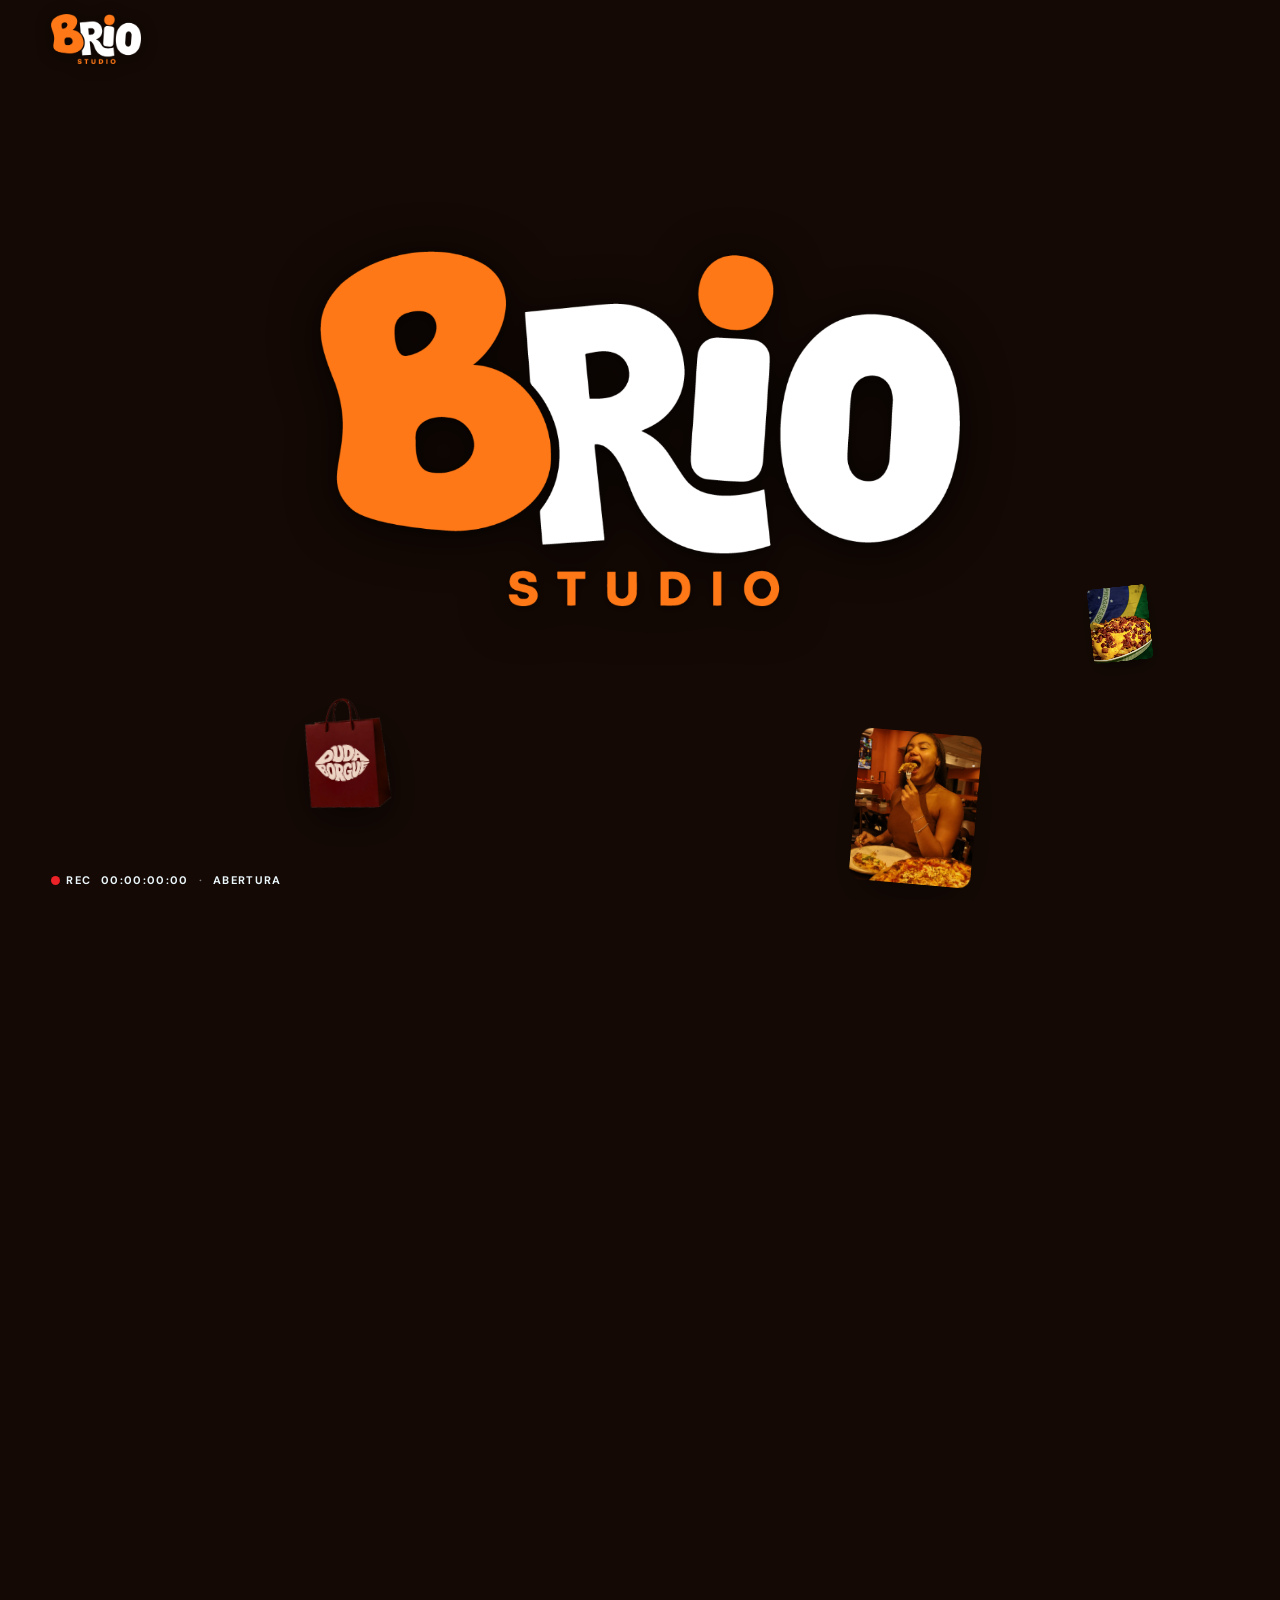
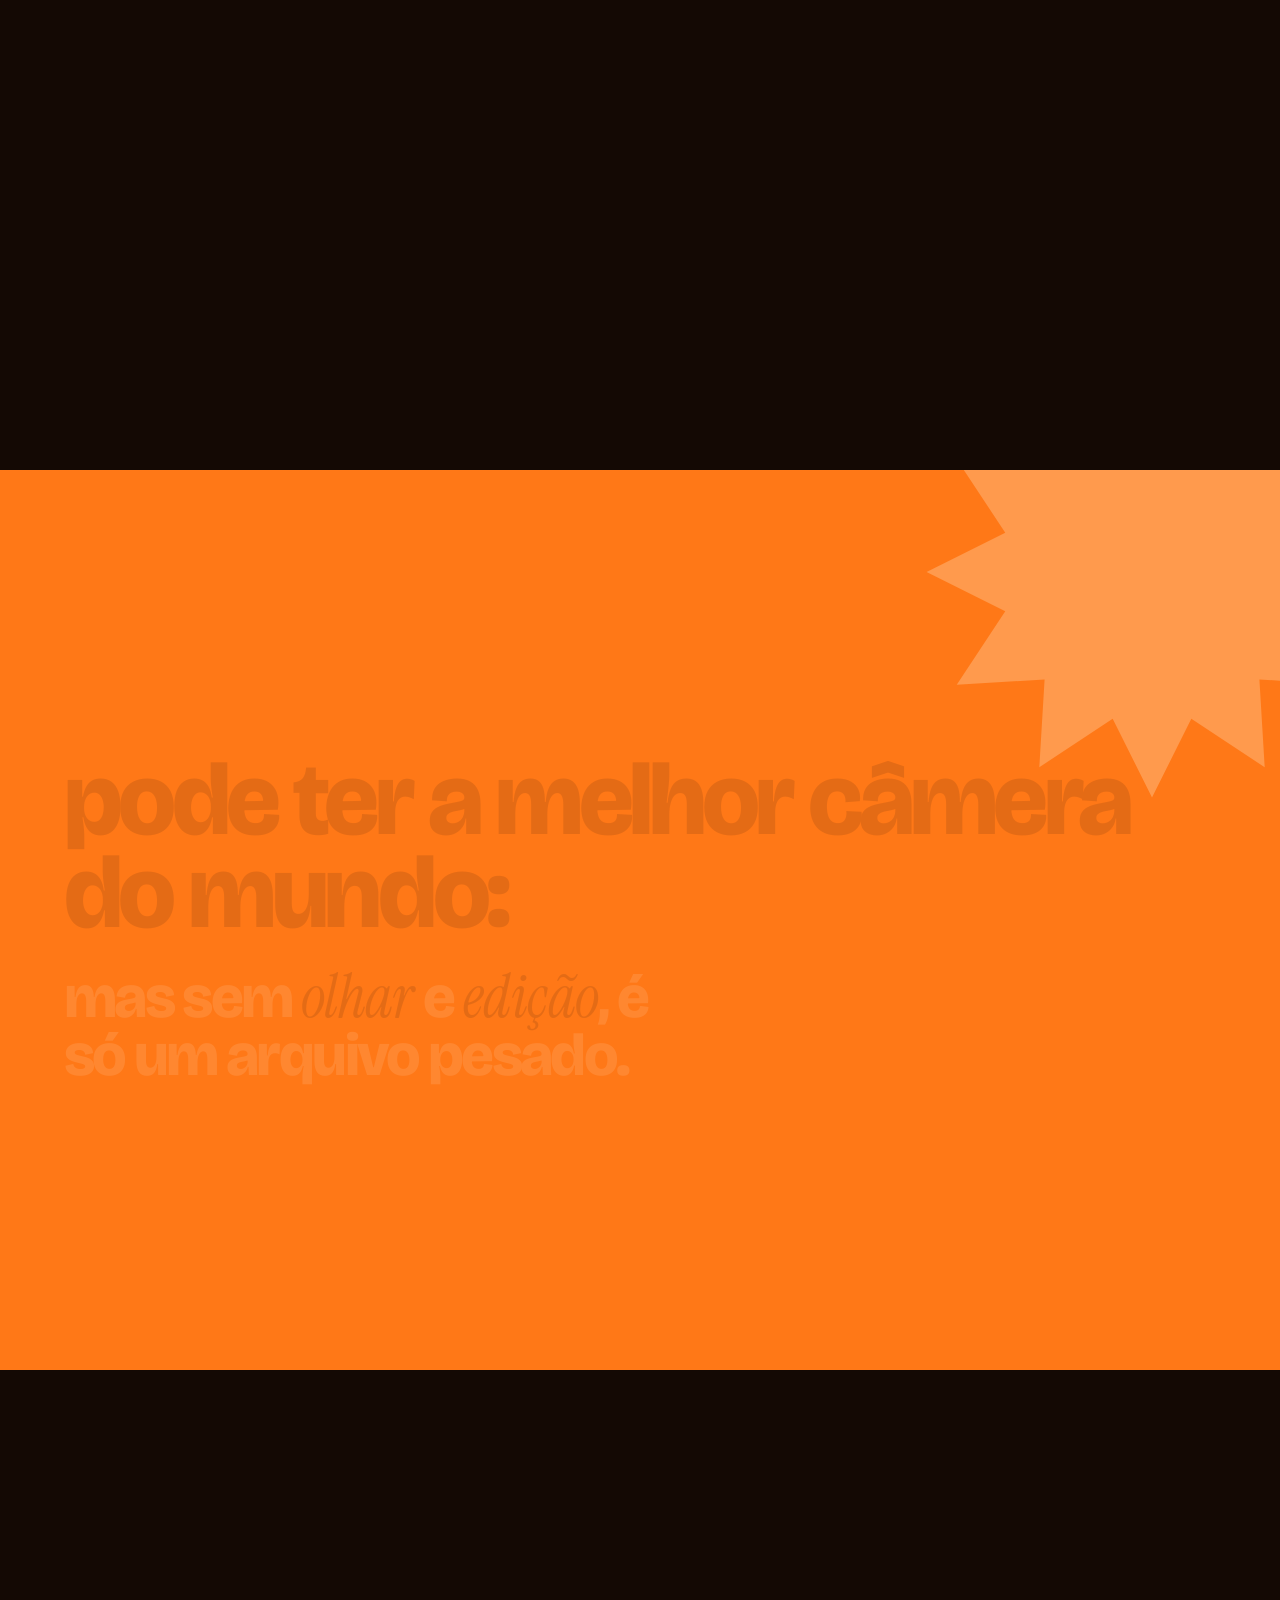
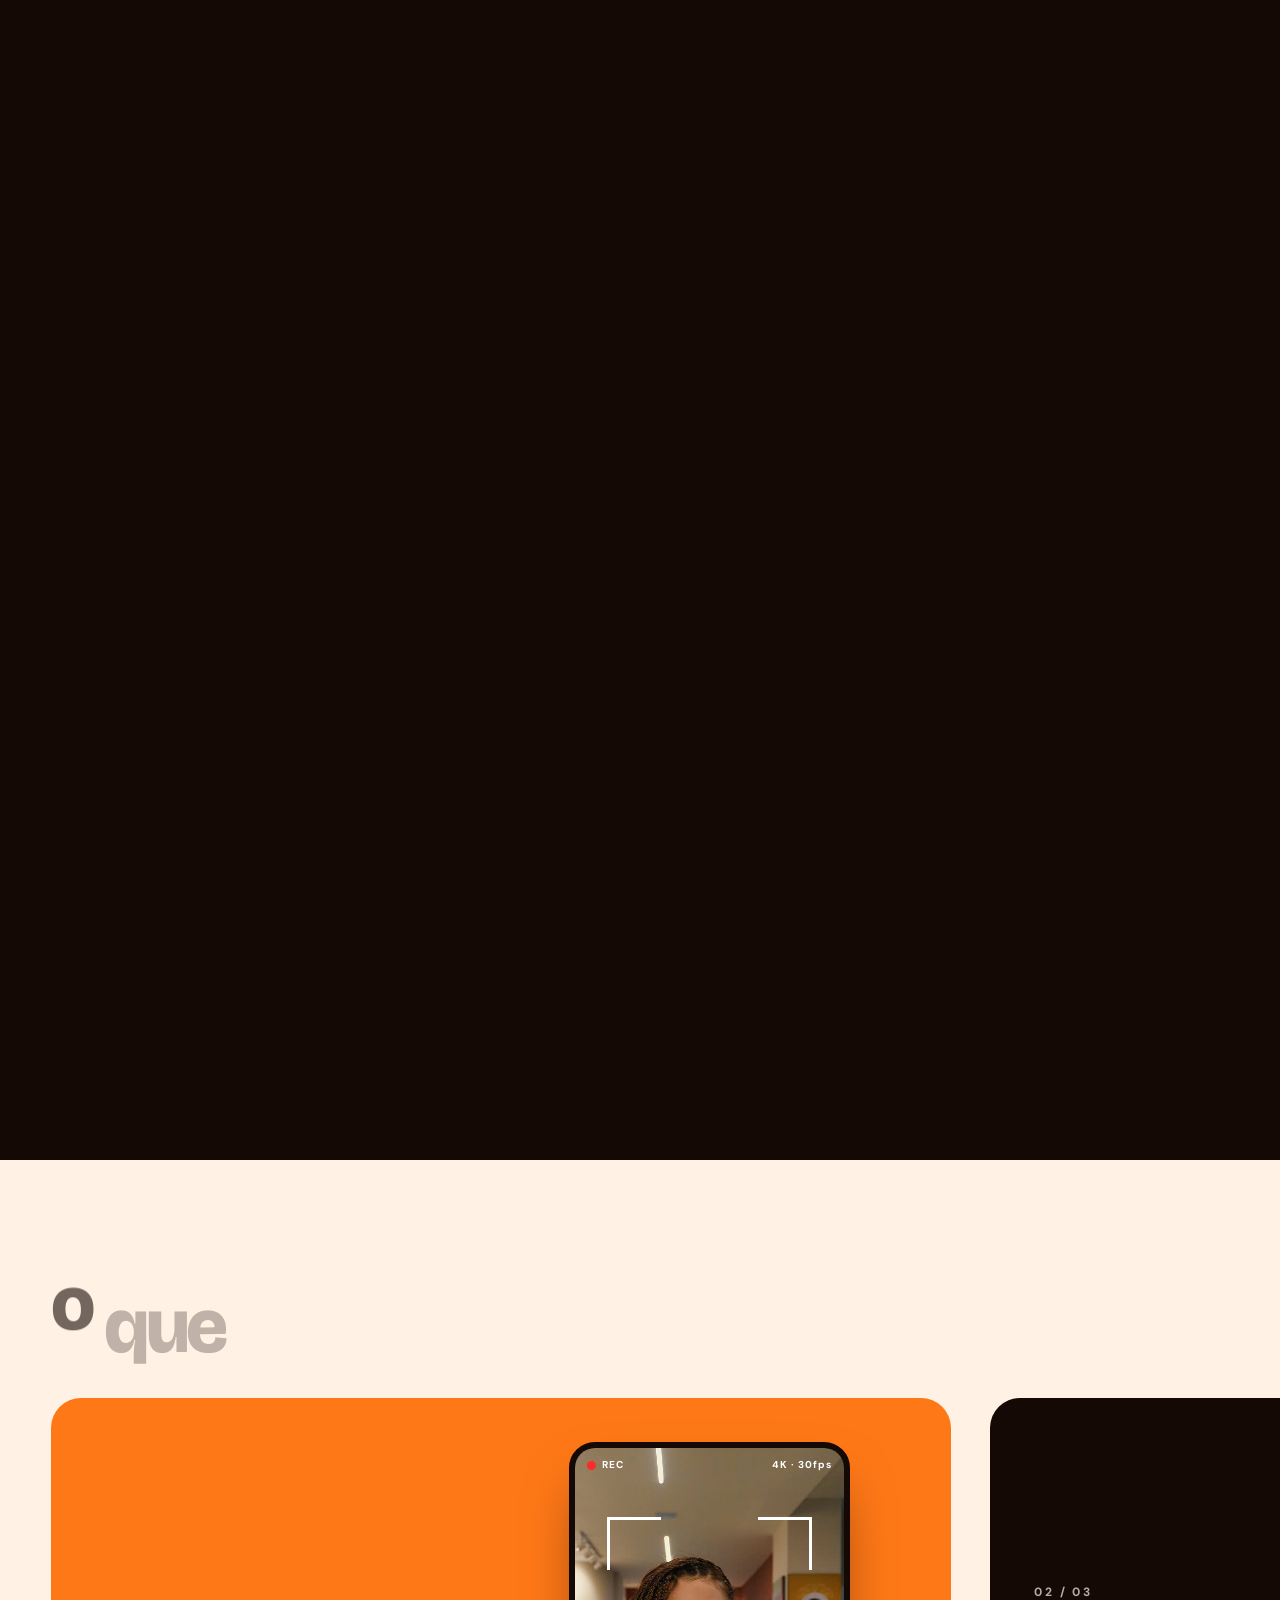
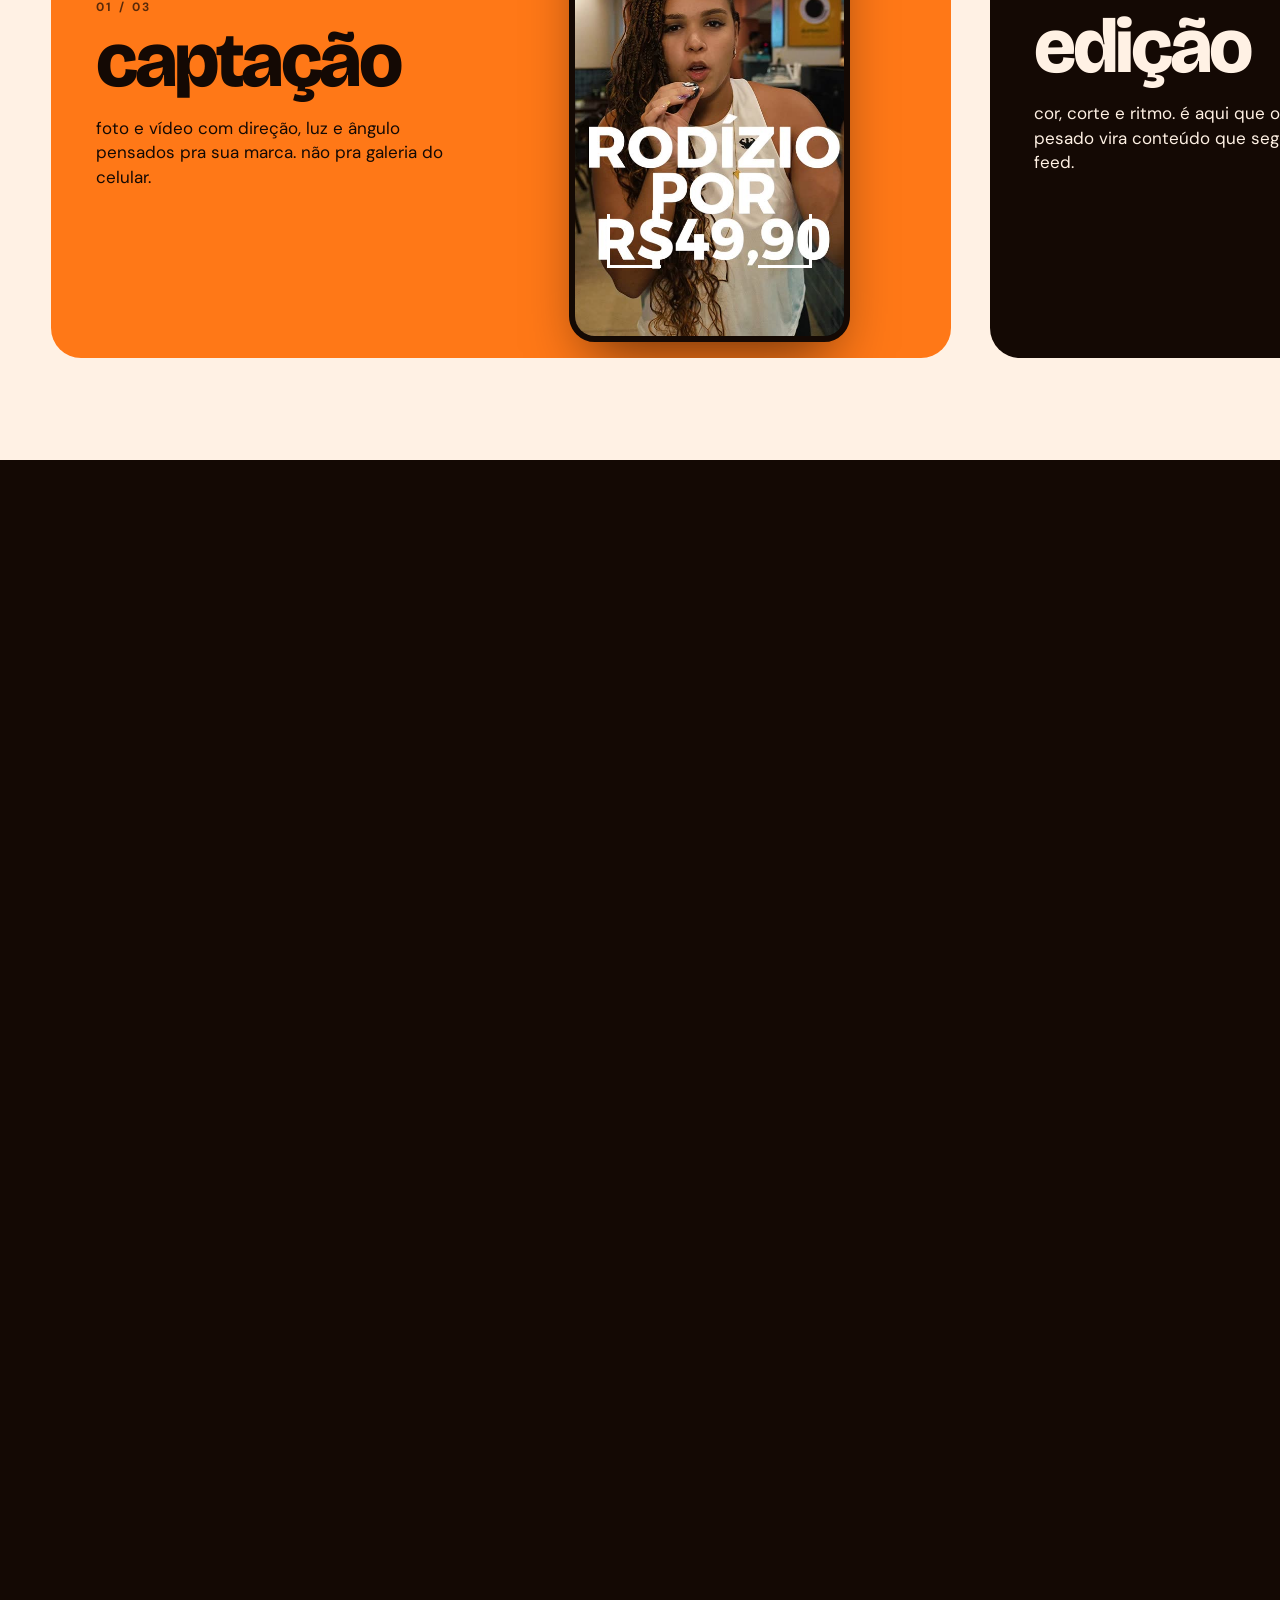
==== tudo-junto.html @ 27ea2680 "primeira versão do site da Brio" ====
<!doctype html>
<html lang="pt-BR" class="no-js">
<head>
<meta charset="utf-8">
<meta name="viewport" content="width=device-width, initial-scale=1">
<title>Brio Studio · versão com os cases na mesma página</title>
<meta name="description" content="Brio é a força que impulsiona marcas a se destacarem. Fotografia, vídeo, design e social media no Rio de Janeiro.">
<meta name="theme-color" content="#140904">
<meta property="og:title" content="Brio Studio · versão com os cases na mesma página">
<meta property="og:description" content="Brio é a força que impulsiona marcas a se destacarem. Fotografia, vídeo, design e social media no Rio de Janeiro.">
<meta property="og:image" content="assets/img/globar-picanha-logo.webp">
<link rel="icon" href="assets/brand/brio-logo-claro.webp">
<link rel="preconnect" href="https://fonts.googleapis.com">
<link rel="preconnect" href="https://fonts.gstatic.com" crossorigin>
<link href="https://fonts.googleapis.com/css2?family=Bricolage+Grotesque:opsz,wght@12..96,500;12..96,700;12..96,800&family=Instrument+Serif:ital@0;1&family=DM+Sans:wght@400;500;700&family=Bagel+Fat+One&family=Shantell+Sans:wght@500;700&display=swap" rel="stylesheet">
<link rel="stylesheet" href="css/style.css">
<script>
  // conteúdo animado começa escondido só com JS; se nada rodar em 4s, mostra tudo parado
  document.documentElement.classList.replace('no-js', 'js');
  if (sessionStorage.getItem('brio-curtain')) document.documentElement.classList.add('via-curtain');
  setTimeout(() => { if (!document.documentElement.classList.contains('motion')) document.documentElement.classList.add('still'); }, 4000);
</script>
</head>
<body data-page="tudo">
<div class="curtain" data-curtain aria-hidden="true"><span data-curtain-name></span></div>
<div class="loader" data-loader aria-hidden="true">
  <i class="lb tl"></i><i class="lb tr"></i><i class="lb bl"></i><i class="lb br"></i>
  <div class="ld-rec"><b></b> REC</div>
  <div class="ld-tc" data-tc>00:00:00:00</div>
  <div class="ld-pct"><span data-pct>0</span>%</div>
  <div class="ld-foot">brio studio · rj</div>
</div>
<div class="progress" data-progress></div>
<a class="brand-chip" href="index.html" data-nav data-color="#140904" data-name="brio" aria-label="Brio Studio, página inicial"><img src="assets/brand/brio-logo-claro.webp" alt="" width="94" height="52"></a>

<div class="hud" aria-hidden="true"><span class="hud-rec"><b></b>REC</span><span data-hud-tc>00:00:00:00</span><span class="hud-sep">·</span><span data-hud-label>abertura</span></div>
<div class="cursor" data-cursor aria-hidden="true"><span data-cursor-text></span></div>
<img class="case-preview" data-preview alt="" aria-hidden="true">

<main id="top">

<section class="scene" id="opening" data-label="abertura" style="--len:230">
  <div class="stage">
    <div class="op-hero" data-hero>
      <picture>
        <source media="(min-width: 761px)" srcset="assets/img/globar-picanha-garfo.webp">
        <img src="assets/img/globar-picanha.webp" alt="Picanha na chapa com linguiça, foto da Brio para o Globar" fetchpriority="high">
      </picture>
    </div>
    <div class="op-cards">
      <figure class="op-card" data-card data-depth="1.2" style="--x:9%;--y:16%;--w:15vw;--r:-8deg"><img src="assets/img/globar-isca.webp" alt=""></figure>
      <figure class="op-card" data-card data-depth=".7" style="--x:75%;--y:9%;--w:13vw;--r:7deg"><img src="assets/img/mostarda-parma.webp" alt=""></figure>
      <figure class="op-card" data-card data-depth="1" style="--x:4%;--y:60%;--w:14vw;--r:6deg"><img src="assets/img/globar-pasteis.webp" alt=""></figure>
      <figure class="op-card" data-card data-depth="1.4" style="--x:80%;--y:56%;--w:15vw;--r:-6deg"><img src="assets/img/globar-fritas.webp" alt=""></figure>
      <figure class="op-card op-card-cut" data-card data-depth=".5" style="--x:22%;--y:74%;--w:10vw;--r:-6deg"><img src="assets/img/duda-sacola.webp" alt=""></figure>
      <figure class="op-card" data-card data-depth=".9" style="--x:66%;--y:80%;--w:11vw;--r:5deg"><img src="assets/img/mostarda-cliente.webp" alt=""></figure>
    </div>
    <div class="op-head" data-in>captação · edição · estratégia · rio de janeiro</div>
    <h1 class="op-logo" data-op-logo><img src="assets/brand/brio-logo-claro.webp" alt="Brio Studio" width="944" height="524"></h1>
    <p class="op-slogan" data-in data-op-slogan>a força que impulsiona marcas a <em>se destacarem</em></p>
    <div class="op-hint" data-in>role <i></i></div>
    <p class="op-caption" data-op-caption>esse post foi feito pela brio. <br>esse site também.</p>
  </div>
</section>

<section class="scene" id="manifesto" data-label="manifesto" style="--len:250">
  <div class="stage">
    <svg class="mf-star" data-mf-star viewBox="-100 -100 200 200" aria-hidden="true"><polygon data-star/></svg>
    <div class="mf-text">
      <p class="mf-a display" data-mf-a>pode ter a melhor câmera do mundo:</p>
      <p class="mf-b display" data-mf-b>mas sem <em>olhar</em> e <em>edição</em>, é só um <span class="mf-heavy">arquivo pesado.</span></p>
    </div>
    <div class="mf-file" data-mf-file aria-hidden="true"><span>IMG_0482.CR3</span><b data-mf-size>0 MB</b></div>
  </div>
</section>

<section class="scene" id="edicao" data-label="edição ao vivo" style="--len:360">
  <div class="stage">
    <div class="ed-wrap">
      <div class="ed-copy">
        <p class="kicker" data-in>edição ao vivo</p>
        <h2 class="display ed-title" data-ed-title>role pra <em>editar</em>.</h2>
        <div class="ed-panel" data-ed-panel>
          <div class="ed-panel-head"><span>ajustes</span><span class="ed-mode" data-roll="mode"><i class="roll-item">raw</i><i class="roll-item">editado</i></span></div>
          <div class="sl" data-sl="exp" data-from="-1.20" data-to="0.35" data-fix="2"><span>exposição</span><b>-1.20</b><i class="tr"><i class="fill"></i><i class="knob"></i></i></div>
          <div class="sl" data-sl="con" data-from="-40" data-to="25" data-fix="0"><span>contraste</span><b>-40</b><i class="tr"><i class="fill"></i><i class="knob"></i></i></div>
          <div class="sl" data-sl="sat" data-from="-65" data-to="18" data-fix="0"><span>saturação</span><b>-65</b><i class="tr"><i class="fill"></i><i class="knob"></i></i></div>
          <div class="sl" data-sl="tmp" data-from="4300" data-to="5600" data-fix="0" data-unit="K"><span>temperatura</span><b>4300K</b><i class="tr"><i class="fill"></i><i class="knob"></i></i></div>
          <div class="sl" data-sl="rot" data-from="-5.0" data-to="0.0" data-fix="1" data-unit="°"><span>endireitar</span><b>-5.0°</b><i class="tr"><i class="fill"></i><i class="knob"></i></i></div>
          <div class="histo" data-histo aria-hidden="true"></div>
        </div>
      </div>
      <div class="ed-photo" data-ed-photo>
        <div class="ed-frame"><img src="assets/img/globar-fritas.webp" alt="Fritas com cheddar e bacon sobre a bandeira do Brasil, foto do Globar" data-ed-img><div class="ed-grid" data-ed-grid><i></i><i></i><i></i><i></i></div></div>
        <span class="ed-stamp" data-ed-stamp>editado ✓</span>
        <p class="ed-q" data-ed-q>desliza e me diz: <em>é o mesmo prato?</em> 👀</p>
      </div>
    </div>
  </div>
</section>

<section class="scene" id="servicos" data-label="serviços" style="--len:440">
  <div class="stage">
    <h2 class="sv-title display" data-sv-title>o que eu <em>faço?</em></h2>
    <div class="track" data-track>
      <article class="panel p-cap" data-panel="cap">
        <div class="p-txt"><span class="p-num">01 / 03</span><h3 class="display">captação</h3><p>foto e vídeo com direção, luz e ângulo pensados pra sua marca. não pra galeria do celular.</p></div>
        <div class="p-viz">
          <div class="phone" data-cursor-label="play">
            <video data-video muted playsinline loop preload="none" poster="assets/video/reel-rodizio.jpg"><source src="assets/video/reel-rodizio.mp4" type="video/mp4"></video>
            <div class="vf-hud"><span class="rec"><b></b>REC</span><span>4K · 30fps</span></div>
            <i class="vf-br tl" data-vfbr></i><i class="vf-br tr" data-vfbr></i><i class="vf-br bl" data-vfbr></i><i class="vf-br br" data-vfbr></i>
          </div>
        </div>
      </article>
      <article class="panel p-ed" data-panel="ed">
        <div class="p-txt"><span class="p-num">02 / 03</span><h3 class="display">edição</h3><p>cor, corte e ritmo. é aqui que o arquivo pesado vira conteúdo que segura o dedo no feed.</p></div>
        <div class="p-viz">
          <div class="ba" data-ba>
            <img class="ba-raw" src="assets/img/globar-pastel-queijo.webp" alt="">
            <img class="ba-ed" data-ba-ed src="assets/img/globar-pastel-queijo.webp" alt="Pastel de queijo esticando, foto editada">
            <span class="ba-tag l">antes</span><span class="ba-tag r">depois</span>
            <i class="ba-handle" data-ba-handle></i>
          </div>
        </div>
      </article>
      <article class="panel p-est" data-panel="est">
        <div class="p-txt"><span class="p-num">03 / 03</span><h3 class="display">estratégia</h3><p>feed com intenção: identidade, calendário e conteúdo que conversa com quem compra de você.</p></div>
        <div class="p-viz">
          <div class="phone phone-feed"><div class="feed" data-feed><img src="assets/img/globar-instagram.webp" alt="Perfil do Instagram do Globar Restaurante"></div></div>
          <div class="stat" data-stat><small>@globarrestaurante_</small><strong data-count="2442">0</strong><span>seguidores</span></div>
        </div>
      </article>
    </div>
  </div>
</section>

<section class="scene" id="globar-open" data-label="case globar" style="--len:220">
  <div class="stage">
    <div class="go-media" data-go-media>
      <picture>
        <source media="(min-width: 761px)" srcset="assets/img/globar-picanha-garfo.webp">
        <img src="assets/img/globar-picanha.webp" alt="Picanha e linguiça na chapa, Globar Restaurante">
      </picture>
    </div>
    <header class="go-title" data-go-title>
      <span class="case-n" data-go-in>case 01</span>
      <h2 class="display go-name" data-go-name>globar</h2>
      <p class="go-sub" data-go-in><em>restaurante</em> · jardim botânico, rj</p>
      <p class="go-tags" data-go-in>fotografia · reels · social media</p>
    </header>
    <p class="go-cap" data-go-cap>“a extensão da sua casa.” <br><em>agora também no feed.</em></p>
  </div>
</section>

<section class="scene" id="globar" data-label="globar · fotos" style="--len:420">
  <div class="stage">
    <header class="case-head" data-case-head>
      <span class="case-n">fotografia</span>
      <h2 class="display">prato por <em>prato</em></h2>
      <p>cardápio fotografado com luz, ângulo e cor que dão fome.</p>
    </header>
    <div class="pills" aria-hidden="true">
      <span class="pill" data-pill>picanha na chapa</span>
      <span class="pill" data-pill>isca com molho da casa</span>
      <span class="pill" data-pill>fritas cheddar & bacon</span>
      <span class="pill" data-pill>pastel de queijo</span>
      <span class="pill" data-pill>pastéis da casa</span>
      <span class="pill" data-pill>a mesa inteira</span>
    </div>
    <div class="stack" data-stack>
      <figure class="st-card" data-st><img loading="lazy" src="assets/img/globar-picanha-garfo.webp" alt="Picanha e linguiça na chapa"></figure>
      <figure class="st-card tall" data-st><img loading="lazy" src="assets/img/globar-isca.webp" alt="Isca empanada mergulhando no molho"></figure>
      <figure class="st-card tall" data-st><img loading="lazy" src="assets/img/globar-fritas.webp" alt="Fritas com cheddar e bacon"></figure>
      <figure class="st-card" data-st><img loading="lazy" src="assets/img/globar-pastel-queijo.webp" alt="Pastel de queijo esticando"></figure>
      <figure class="st-card" data-st><img loading="lazy" src="assets/img/globar-pasteis.webp" alt="Pastéis sobre a bandeira do Brasil"></figure>
      <figure class="st-card tall" data-st><img loading="lazy" src="assets/img/globar-mesa.webp" alt="Mesa completa com picanha, arroz, feijão, farofa, fritas e vinagrete"></figure>
    </div>
    <p class="case-foot" data-case-foot>luz, ângulo e cor pensados <em>prato por prato.</em></p>
  </div>
</section>

<section class="scene" id="reels" data-label="globar · reels" style="--len:240">
  <div class="stage">
    <h2 class="rl-title display" data-rl-title>foto parada não basta.<br><em>vídeo que segura o dedo.</em></h2>
    <div class="reels">
      <div class="phone rl" data-rl><video data-video muted playsinline loop preload="none" poster="assets/video/reel-globar-review.jpg"><source src="assets/video/reel-globar-review.mp4" type="video/mp4"></video></div>
      <div class="phone rl" data-rl><video data-video muted playsinline loop preload="none" poster="assets/video/reel-globar-jantar.jpg"><source src="assets/video/reel-globar-jantar.mp4" type="video/mp4"></video></div>
    </div>
  </div>
</section>

<section class="scene" id="mostarda" data-label="case mostarda" style="--len:480">
  <div class="stage" data-ms-stage>
    <header class="case-head ms-head" data-ms-head>
      <span class="case-n">case 02</span>
      <h2>identidade visual · <b>mostarda pizza</b></h2>
    </header>
    <div class="ms-logo" data-ms-logo aria-label="Logo Mostarda, versão empilhada" role="img">
      <img data-ms-row src="assets/brand/mostarda-preto.webp" alt="" style="--clip:inset(0 0 67% 0)">
      <img data-ms-row src="assets/brand/mostarda-preto.webp" alt="" style="--clip:inset(33% 0 34% 0)">
      <img data-ms-row src="assets/brand/mostarda-preto.webp" alt="" style="--clip:inset(66% 0 0 0)">
    </div>
    <p class="ms-why" data-ms-why>o grão de mostarda virou personagem.<br>e ele tem <b>humor</b>.</p>
    <div class="grao" data-grao>
      <i class="speed" data-speed><b></b><b></b><b></b></i>
      <img data-face src="assets/brand/grao-feliz.webp" alt="Grãozinho feliz">
      <img data-face src="assets/brand/grao-piscando.webp" alt="Grãozinho piscando">
      <img data-face src="assets/brand/grao-fermentando.webp" alt="Grãozinho fermentando">
      <img data-face src="assets/brand/grao-quentinha.webp" alt="Grãozinho quentinho">
      <img data-face src="assets/brand/grao-entrega.webp" alt="Grãozinho saindo pra entrega">
    </div>
    <div class="ms-state">
      <span class="ms-count"><b data-ms-i>01</b>/05</span>
      <span class="ms-label" data-roll="state"><i class="roll-item">feliz</i><i class="roll-item">piscando</i><i class="roll-item">fermentando…</i><i class="roll-item">quentinha!</i><i class="roll-item">saiu pra entrega</i></span>
    </div>
    <div class="palette" data-palette>
      <div class="sw" data-sw style="--c:#E3AE2F"><svg viewBox="-100 -100 200 200"><polygon data-star/></svg><span>#E3AE2F</span></div>
      <div class="sw" data-sw style="--c:#B33B1B"><svg viewBox="-100 -100 200 200"><polygon data-star/></svg><span>#B33B1B</span></div>
      <div class="sw" data-sw style="--c:#220D08"><svg viewBox="-100 -100 200 200"><polygon data-star/></svg><span>#220D08</span></div>
      <div class="sw" data-sw style="--c:#EDDDCC"><svg viewBox="-100 -100 200 200"><polygon data-star/></svg><span>#EDDDCC</span></div>
    </div>
  </div>
</section>

<section class="scene" id="mostarda-app" data-label="mostarda · aplicação" style="--len:300">
  <div class="stage">
    <div class="ma-photo" data-ma-photo><img loading="lazy" src="assets/img/mostarda-mockups.webp" alt="Aplicações da marca Mostarda: camisetas, caixas, sacolas, bonés e copos"></div>
    <figure class="ma-pola p1" data-pola><img loading="lazy" src="assets/img/mostarda-calabresa.webp" alt="Pizza de calabresa"></figure>
    <figure class="ma-pola p2" data-pola><img loading="lazy" src="assets/img/mostarda-cliente.webp" alt="Cliente comendo pizza"></figure>
    <figure class="ma-pola p3" data-pola><img loading="lazy" src="assets/img/mostarda-tabua.webp" alt="Pizza na tábua"></figure>
    <img class="ma-slogan" data-ma-slogan src="assets/brand/slogan-branco.webp" alt="pizza que chega com personalidade">
  </div>
</section>

<section class="scene" id="duda-open" data-label="case duda borgue" style="--len:220">
  <div class="stage">
    <div class="db-pattern" data-db-pattern aria-hidden="true"></div>
    <header class="case-head db-head" data-db-head>
      <span class="case-n">case 03</span>
      <h2>identidade visual · <b>duda borgue</b></h2>
    </header>
    <div class="db-lips" data-db-lips role="img" aria-label="Logo Duda Borgue em formato de boca"></div>
    <p class="db-line display" data-db-line>uma marca que fala <em>de boca cheia.</em></p>
  </div>
</section>

<section class="scene" id="duda-brand" data-label="duda · aplicações" style="--len:300">
  <div class="stage">
    <div class="dbb-pattern" data-dbb-pattern aria-hidden="true"></div>
    <h2 class="dbb-title display" data-dbb-title>a boca vira <em>padrão</em>,<br>sacola e papel de presente.</h2>
    <img class="dbb-bag" data-dbb-bag loading="lazy" src="assets/img/duda-sacola.webp" alt="Sacola Duda Borgue">
    <img class="dbb-paper" data-dbb-paper loading="lazy" src="assets/img/duda-papel.webp" alt="Papel de presente com padrão de bocas Duda Borgue">
  </div>
</section>

<section class="scene" id="duda-posts" data-label="duda · social media" style="--len:280">
  <div class="stage">
    <div class="dp-head">
      <span class="case-n" data-dp-in>social media · @use_dudaborgue</span>
      <h2 class="display" data-dp-title>duas peças, <em>infinitas combinações.</em></h2>
    </div>
    <div class="dp-fan">
      <figure class="dp-card" data-dp-card><img loading="lazy" src="assets/img/duda-post-1.webp" alt="Post: alerta tendência, 2 peças que vão bombar no outono/inverno"></figure>
      <figure class="dp-card" data-dp-card><img loading="lazy" src="assets/img/duda-post-2.webp" alt="Post: Blusa Carol, ombro a ombro manga longa"></figure>
      <figure class="dp-card" data-dp-card><img loading="lazy" src="assets/img/duda-post-3.webp" alt="Post: Blusa Luísa, manga longa decote franzido"></figure>
    </div>
  </div>
</section>

<section class="bands" id="faixas" data-label="brio" aria-hidden="true">
  <div class="band b1 display" data-band="1"></div>
  <div class="band b2 display" data-band="-1"></div>
</section>

<section class="closing" id="contato" data-label="contato">
  <svg class="cl-star s1" data-cl-star viewBox="-100 -100 200 200" aria-hidden="true"><polygon data-star/></svg>
  <svg class="cl-star s2" data-cl-star viewBox="-100 -100 200 200" aria-hidden="true"><polygon data-star/></svg>
  <div class="cl-inner">
    <p class="cl-prazer" data-cl-chars>prazer,</p>
    <p class="cl-sou display" data-cl-chars>sou a Clara</p>
    <svg class="cl-line" viewBox="0 0 560 28" preserveAspectRatio="none" aria-hidden="true"><path data-cl-line pathLength="1" d="M8 18 C 120 4, 260 26, 380 12 S 520 8, 552 16"/></svg>
    <div class="cl-roles"><span data-role>fotógrafa</span><span data-role>designer</span><span data-role>social media</span></div>
    <div class="cl-ctas">
      <a class="cta" data-cta href="https://ig.me/m/creativebrio" target="_blank" rel="noopener" data-cursor-label="oi!">vem conhecer a BRIO
        <svg viewBox="0 0 24 24" fill="none" stroke="currentColor" stroke-width="2.5" stroke-linecap="round" stroke-linejoin="round"><path d="M5 12h14M13 6l6 6-6 6"/></svg></a>
      <a class="cta ghost" data-cta href="https://www.instagram.com/creativebrio/" target="_blank" rel="noopener">@creativebrio</a>
    </div>
  </div>
  <footer>© 2026 Brio Studio · Rio de Janeiro · site por Bruno Codeco</footer>
</section>

</main>

<script src="js/vendor/gsap.min.js"></script>
<script src="js/vendor/ScrollTrigger.min.js"></script>
<script src="js/vendor/SplitText.min.js"></script>
<script src="js/vendor/CustomEase.min.js"></script>
<script src="js/vendor/lenis.min.js"></script>
<script src="js/main.js"></script>
</body>
</html>
---- css/style.css ----
/* =========================================================
   BRIO STUDIO — site de scroll animado
   Tokens da marca + estrutura de cenas (seção alta + palco sticky)
   ========================================================= */
:root{
  --orange:#FF7817; --orange-2:#FF9A4D; --burnt:#C8611F;
  --night:#140904; --brown:#2B1208; --brown-2:#4A2210;
  --cream:#FFF1E4; --ink:#120904;
  /* mostarda */
  --ms-yellow:#E3AE2F; --ms-red:#B33B1B; --ms-dark:#220D08; --ms-cream:#EDDDCC;
  /* duda borgue */
  --db-wine:#6F1B27; --db-blush:#EDD4C4;

  --display:"Bricolage Grotesque","Arial Black",system-ui,sans-serif;
  --serif:"Instrument Serif",Georgia,serif;
  --body:"DM Sans",system-ui,sans-serif;
  --gutter:clamp(16px,4vw,56px);
}
*{box-sizing:border-box;margin:0;padding:0}
html{background:var(--night);-webkit-text-size-adjust:100%}
html.lenis,html.lenis body{height:auto}
.lenis.lenis-smooth{scroll-behavior:auto!important}
body{font-family:var(--body);color:var(--cream);background:var(--night);overflow-x:clip;-webkit-font-smoothing:antialiased}
img,video{display:block;max-width:100%}
a{color:inherit}
em{font-family:var(--serif);font-style:italic;font-weight:400;letter-spacing:-.01em}
.display{font-family:var(--display);font-weight:800;letter-spacing:-.045em;line-height:.9}
.kicker{font:700 12px/1 var(--body);letter-spacing:.2em;text-transform:uppercase;color:var(--orange)}

/* ---------- cena = seção alta; palco = sticky do tamanho da tela ---------- */
.scene{position:relative;height:calc(var(--len) * 1vh)}
.stage{position:sticky;top:0;height:100vh;height:100svh;overflow:hidden;will-change:transform}
.scene,.bands,.closing,.flow{position:relative}

/* conteúdo que entra animado começa escondido (só com JS) */
.js [data-in]{visibility:hidden}
.still [data-in]{visibility:visible!important}

/* ---------- loader ---------- */
.loader{position:fixed;inset:0;z-index:100;background:var(--night);color:var(--cream);display:grid;place-items:center}
.loader .lb{position:absolute;width:clamp(28px,5vw,56px);aspect-ratio:1;border:2px solid var(--cream);opacity:.85}
.lb.tl{top:6vh;left:6vw;border-right:0;border-bottom:0}.lb.tr{top:6vh;right:6vw;border-left:0;border-bottom:0}
.lb.bl{bottom:6vh;left:6vw;border-right:0;border-top:0}.lb.br{bottom:6vh;right:6vw;border-left:0;border-top:0}
.ld-rec{position:absolute;top:calc(6vh + 14px);left:calc(6vw + 16px);font:700 12px/1 var(--body);letter-spacing:.14em;display:flex;align-items:center;gap:8px}
.ld-rec b,.hud-rec b,.rec b{width:9px;height:9px;border-radius:50%;background:#ff2b2b;display:block;animation:blink 1s steps(2) infinite}
.ld-tc{font:800 clamp(2.4rem,9vw,7rem)/1 var(--display);letter-spacing:-.03em;font-variant-numeric:tabular-nums}
.ld-pct{position:absolute;bottom:calc(6vh + 14px);right:calc(6vw + 16px);font:700 13px/1 var(--body);font-variant-numeric:tabular-nums}
.ld-foot{position:absolute;bottom:calc(6vh + 14px);left:calc(6vw + 16px);font:500 12px/1 var(--body);letter-spacing:.14em;text-transform:uppercase;opacity:.6}
@keyframes blink{50%{opacity:0}}
.still .loader,.reduce .loader{display:none}

/* ---------- UI fixa ---------- */
.progress{position:fixed;inset:0 0 auto 0;height:3px;background:var(--orange);transform-origin:0 50%;transform:scaleX(0);z-index:60}
.brand-chip{position:fixed;top:14px;left:var(--gutter);z-index:60;display:block;width:clamp(64px,7vw,94px);mix-blend-mode:normal}
.brand-chip img{width:100%;height:auto;filter:drop-shadow(0 2px 8px rgba(0,0,0,.35))}
.hud{position:fixed;bottom:14px;left:var(--gutter);z-index:60;display:flex;gap:10px;align-items:center;font:700 11px/1 var(--body);letter-spacing:.12em;text-transform:uppercase;color:#fff;mix-blend-mode:difference;font-variant-numeric:tabular-nums}
.hud-rec{display:flex;gap:6px;align-items:center}
.hud-sep{opacity:.5}
.cursor{position:fixed;left:0;top:0;z-index:90;width:14px;height:14px;margin:-7px 0 0 -7px;border-radius:99px;background:var(--orange);pointer-events:none;display:grid;place-items:center;font:800 12px/1 var(--body);color:var(--night);opacity:0;transition:width .3s,height .3s,margin .3s}
.cursor.big{width:74px;height:74px;margin:-37px 0 0 -37px}
.cursor span{opacity:0;transition:opacity .2s}.cursor.big span{opacity:1}
@media (hover:none){.cursor{display:none}}

/* ---------- 01 abertura ---------- */
#opening .stage{background:var(--night)}
.op-hero{position:absolute;inset:0;z-index:1;clip-path:inset(50% 50% 50% 50% round 28px)}
.op-hero picture,.op-hero img{display:block;width:100%;height:100%}
.op-hero img{object-fit:cover;transform:scale(1.12)}
.op-hero::after{content:"";position:absolute;inset:0;background:radial-gradient(ellipse at center,rgba(20,9,4,.15),rgba(20,9,4,.55));opacity:var(--shade,0)}
.op-cards{position:absolute;inset:0;z-index:2}
.op-card{position:absolute;left:var(--x);top:var(--y);width:var(--w);aspect-ratio:4/5;border-radius:14px;overflow:hidden;rotate:var(--r);box-shadow:0 24px 50px -18px rgba(0,0,0,.7)}
.op-card img{width:100%;height:100%;object-fit:cover}
.op-card-cut{aspect-ratio:auto;overflow:visible;border-radius:0;box-shadow:none;filter:drop-shadow(0 22px 30px rgba(0,0,0,.6))}
.op-card-cut img{height:auto;object-fit:contain}
.op-head{position:absolute;top:clamp(20px,4.5vh,40px);left:0;right:0;text-align:center;z-index:4;font:700 11px/1 var(--body);letter-spacing:.22em;text-transform:uppercase;color:var(--orange)}
.op-logo{position:absolute;left:50%;top:50%;z-index:4;width:min(56vw,640px);translate:-50% -56%}
.op-logo img{width:100%;height:auto;filter:drop-shadow(0 6px 24px rgba(0,0,0,.55)) drop-shadow(0 2px 4px rgba(0,0,0,.4))}
.op-slogan{position:absolute;left:0;right:0;top:calc(50% + min(18vw,200px));text-align:center;z-index:4;text-shadow:0 2px 12px rgba(0,0,0,.8);font:500 clamp(16px,2vw,22px)/1.3 var(--body);padding:0 16px}
.op-slogan em{color:var(--orange);font-size:1.25em}
.op-hint{position:absolute;bottom:clamp(40px,7vh,64px);left:0;right:0;z-index:4;display:flex;flex-direction:column;align-items:center;gap:8px;font:700 11px/1 var(--body);letter-spacing:.22em;text-transform:uppercase;opacity:.75}
.op-hint i{width:1px;height:30px;background:currentColor;animation:hint 1.6s ease-in-out infinite;transform-origin:top}
@keyframes hint{0%{transform:scaleY(0)}50%{transform:scaleY(1)}100%{transform:scaleY(0);transform-origin:bottom}}
.op-caption{position:absolute;right:var(--gutter);bottom:clamp(48px,9vh,90px);z-index:4;text-align:right;font:500 clamp(15px,1.6vw,19px)/1.35 var(--body);opacity:0;text-shadow:0 2px 14px rgba(0,0,0,.6)}

/* ---------- 02 manifesto ---------- */
#manifesto .stage{background:var(--orange);color:var(--brown);display:grid;place-items:center}
.mf-text{width:min(1180px,90vw);position:relative;z-index:2}
.mf-a{font-size:clamp(2.8rem,8vw,8.2rem)}
.mf-b{font-size:clamp(1.9rem,4.6vw,4.6rem);margin-top:.5em;color:var(--cream);max-width:17ch;line-height:.98}
.mf-b em{color:var(--brown)}
.mf-heavy{display:inline-block}
.mf-star{position:absolute;width:min(46vw,460px);right:-8vw;top:-10vw;fill:var(--orange-2);z-index:1}
.mf-file{position:absolute;right:clamp(16px,8vw,120px);bottom:clamp(40px,10vh,110px);z-index:3;background:var(--cream);color:var(--brown);border-radius:14px;padding:14px 16px;min-width:190px;box-shadow:0 20px 40px -14px rgba(43,18,8,.55);transform-origin:50% 100%;font:700 12px/1.2 var(--body);display:flex;flex-direction:column;gap:6px}
.mf-file b{font:800 clamp(1.6rem,3vw,2.4rem)/1 var(--display);letter-spacing:-.03em;font-variant-numeric:tabular-nums}

/* ---------- 03 edição ao vivo ---------- */
#edicao .stage{background:var(--ink);display:grid;place-items:center}
.ed-wrap{width:min(1180px,92vw);display:grid;grid-template-columns:1fr minmax(0,.9fr);gap:clamp(24px,5vw,72px);align-items:center}
.ed-title{font-size:clamp(2.6rem,6vw,5.8rem);margin:.25em 0 .45em}
.ed-title em{color:var(--orange)}
.ed-panel{background:#1f120b;border:1px solid #3a2416;border-radius:18px;padding:18px 20px;display:grid;gap:12px;max-width:440px}
.ed-panel-head{display:flex;justify-content:space-between;font:700 11px/1 var(--body);letter-spacing:.18em;text-transform:uppercase;color:#bfa898}
.ed-mode{color:var(--orange);justify-items:end}
.sl{display:grid;grid-template-columns:1fr auto;gap:6px 10px;font:500 13px/1 var(--body);color:#e8d8cb}
.sl b{font:700 13px/1 var(--body);font-variant-numeric:tabular-nums;color:var(--cream)}
.sl .tr{grid-column:1/-1;position:relative;height:4px;border-radius:9px;background:#3d281b;display:block}
.sl .fill{position:absolute;inset:0;border-radius:9px;background:var(--orange);transform-origin:0 50%;transform:scaleX(0);display:block}
.sl .knob{position:absolute;top:50%;left:0;width:14px;height:14px;margin:-7px 0 0 -7px;border-radius:50%;background:var(--cream);box-shadow:0 0 0 3px rgba(255,120,23,.35);display:block}
.histo{height:46px;display:flex;align-items:flex-end;gap:2px;margin-top:4px}
.histo i{flex:1;height:100%;background:linear-gradient(var(--orange),#ffb27a);border-radius:2px 2px 0 0;transform-origin:50% 100%;opacity:.85;display:block}
.ed-photo{position:relative;justify-self:center;height:min(78svh,720px);aspect-ratio:2/3;max-width:100%}
.ed-frame{position:absolute;inset:0;border-radius:18px;overflow:hidden;background:#000}
.ed-frame img{width:100%;height:100%;object-fit:cover;transform-origin:50% 50%}
.ed-grid{position:absolute;inset:0;pointer-events:none}
.ed-grid i{position:absolute;background:rgba(255,255,255,.55)}
.ed-grid i:nth-child(1){left:33.3%;top:0;bottom:0;width:1px}.ed-grid i:nth-child(2){left:66.6%;top:0;bottom:0;width:1px}
.ed-grid i:nth-child(3){top:33.3%;left:0;right:0;height:1px}.ed-grid i:nth-child(4){top:66.6%;left:0;right:0;height:1px}
.ed-stamp{position:absolute;top:-18px;right:-18px;z-index:3;background:var(--orange);color:var(--night);font:800 clamp(16px,1.8vw,22px)/1 var(--display);padding:16px 18px;border-radius:99px;box-shadow:0 10px 30px rgba(0,0,0,.4)}
.ed-q{position:absolute;left:-12%;bottom:6%;z-index:3;background:var(--cream);color:var(--night);font:700 clamp(14px,1.6vw,18px)/1.25 var(--body);padding:14px 18px;border-radius:14px;max-width:240px;box-shadow:0 14px 30px rgba(0,0,0,.4)}
.ed-q em{color:var(--burnt);font-size:1.15em}

/* roll text (troca de palavra rolando, estilo slot machine) */
[data-roll]{display:inline-grid;overflow:hidden;vertical-align:bottom}
.roll-item{grid-area:1/1;font-style:normal;white-space:nowrap}
[data-roll] .roll-item:not(:first-child){transform:translateY(110%)}

/* ---------- 04 serviços ---------- */
#servicos .stage{background:var(--cream);color:var(--night)}
.sv-title{position:absolute;top:clamp(54px,9vh,92px);left:var(--gutter);z-index:3;font-size:clamp(2.6rem,6vw,5.6rem)}
.sv-title em{color:var(--orange)}
.track{position:absolute;top:0;bottom:0;left:0;display:flex;align-items:center;gap:clamp(18px,3vw,40px);padding:clamp(100px,15vh,150px) 12vw 0 var(--gutter);will-change:transform}
.panel{flex:0 0 auto;width:min(80vw,900px);height:min(66svh,560px);border-radius:30px;position:relative;overflow:hidden;display:grid;grid-template-columns:1fr 1fr;align-items:center;gap:24px;padding:clamp(20px,3.5vw,48px)}
.p-cap{background:var(--orange);color:var(--night)}
.p-ed{background:var(--night);color:var(--cream)}
.p-est{background:var(--brown);color:var(--cream)}
.p-num{font:700 12px/1 var(--body);letter-spacing:.2em;opacity:.7}
.panel h3{font-size:clamp(2.8rem,6vw,5.8rem);margin:.15em 0 .25em}
.panel p{font-size:clamp(14px,1.4vw,17px);line-height:1.45;max-width:30ch}
.p-viz{position:relative;height:100%;display:grid;place-items:center}
.phone{position:relative;height:100%;max-height:500px;aspect-ratio:9/16;border-radius:26px;overflow:hidden;background:#000;border:6px solid var(--night);box-shadow:0 30px 60px -20px rgba(0,0,0,.6)}
.phone video{width:100%;height:100%;object-fit:cover}
.vf-hud{position:absolute;top:12px;left:12px;right:12px;display:flex;justify-content:space-between;font:700 10px/1 var(--body);color:#fff;letter-spacing:.1em}
.rec{display:flex;gap:6px;align-items:center}
.vf-br{position:absolute;width:20%;aspect-ratio:1;border:3px solid #fff}
.vf-br.tl{top:14%;left:12%;border-right:0;border-bottom:0}.vf-br.tr{top:14%;right:12%;border-left:0;border-bottom:0}
.vf-br.bl{bottom:14%;left:12%;border-right:0;border-top:0}.vf-br.br{bottom:14%;right:12%;border-left:0;border-top:0}
.ba{position:relative;height:100%;max-height:480px;aspect-ratio:3/2.4;max-width:100%;border-radius:18px;overflow:hidden}
.ba img{position:absolute;inset:0;width:100%;height:100%;object-fit:cover}
.ba-raw{filter:grayscale(.75) contrast(.75) brightness(.85)}
.ba-ed{clip-path:inset(0 0 0 100%);filter:saturate(1.15) contrast(1.05)}
.ba-tag{position:absolute;top:12px;z-index:2;font:700 11px/1 var(--body);letter-spacing:.12em;text-transform:uppercase;padding:7px 9px;border-radius:7px;background:var(--night);color:var(--cream)}
.ba-tag.l{left:12px}.ba-tag.r{right:12px;background:var(--orange);color:var(--night)}
.ba-handle{position:absolute;top:0;bottom:0;left:100%;width:3px;background:#fff;z-index:2}
.ba-handle::after{content:"↔";position:absolute;top:50%;left:50%;translate:-50% -50%;width:40px;height:40px;border-radius:50%;background:#fff;color:var(--night);display:grid;place-items:center;font:800 15px/1 var(--body)}
.phone-feed .feed{position:absolute;inset:0;overflow:hidden}
.phone-feed .feed img{width:100%;height:auto}
.stat{position:absolute;right:-2%;bottom:10%;background:var(--cream);color:var(--night);border-radius:16px;padding:12px 16px;box-shadow:0 16px 30px -10px rgba(0,0,0,.5);font:700 12px/1.2 var(--body);display:grid;gap:4px}
.stat small{font-size:11px;opacity:.7}
.stat strong{font:800 clamp(1.8rem,3vw,2.6rem)/1 var(--display);color:var(--orange);letter-spacing:-.03em;font-variant-numeric:tabular-nums}

/* ---------- 05 case globar ---------- */
#globar .stage{background:var(--brown)}
.case-head{position:absolute;top:clamp(56px,9vh,92px);left:var(--gutter);z-index:5;max-width:min(560px,84vw)}
.case-n{display:inline-block;font:700 11px/1 var(--body);letter-spacing:.2em;text-transform:uppercase;padding:7px 10px;border-radius:99px;background:var(--orange);color:var(--night);margin-bottom:12px}
.case-head h2{font-size:clamp(2.4rem,5.4vw,5rem)}
.case-head h2 em{color:var(--orange)}
.case-head p{margin-top:10px;font:500 clamp(14px,1.4vw,17px)/1.4 var(--body);opacity:.8}
.pills{position:absolute;right:var(--gutter);top:clamp(64px,10vh,104px);z-index:5;height:44px;width:min(340px,60vw)}
.pill{position:absolute;right:0;top:0;white-space:nowrap;font:700 clamp(14px,1.5vw,17px)/1 var(--body);padding:12px 16px;border-radius:99px;background:var(--cream);color:var(--brown);visibility:hidden}
.stack{position:absolute;left:50%;top:56%;width:0;height:0;z-index:4}
.st-card{position:absolute;width:min(46vw,560px);aspect-ratio:3/2;translate:-50% -50%;border-radius:16px;overflow:hidden;border:8px solid var(--cream);box-shadow:0 30px 60px -20px rgba(0,0,0,.75);background:var(--cream)}
.st-card.tall{width:min(30vw,360px);aspect-ratio:2/3}
.st-card img{width:100%;height:100%;object-fit:cover}
.case-foot{position:absolute;left:var(--gutter);bottom:clamp(48px,9vh,90px);z-index:5;font:700 clamp(18px,2.4vw,30px)/1.15 var(--display);letter-spacing:-.02em;max-width:16ch}
.case-foot em{color:var(--orange);font-size:1.15em}

/* ---------- 06 reels ---------- */
#reels .stage{background:#000;display:grid;place-items:center}
.rl-title{position:absolute;top:clamp(56px,9vh,96px);left:0;right:0;text-align:center;z-index:3;font-size:clamp(2rem,4.6vw,4.4rem);padding:0 16px}
.rl-title em{color:var(--orange)}
.reels{display:flex;gap:clamp(12px,3vw,40px);align-items:center;margin-top:clamp(90px,14vh,140px)}
.rl{height:min(58svh,560px);border-width:5px}
.rl-mid{height:min(66svh,640px)}

/* ---------- 07 mostarda ---------- */
#mostarda .stage{background:var(--ms-yellow);color:var(--ms-dark);font-family:"Shantell Sans",var(--body)}
.ms-head h2{font:700 clamp(18px,2.2vw,26px)/1.2 "Shantell Sans",var(--body);letter-spacing:0}
.ms-head h2 b{font-family:"Bagel Fat One",var(--display);font-weight:400;font-size:1.25em}
.ms-head .case-n{background:var(--ms-dark);color:var(--ms-yellow)}
.ms-logo{position:absolute;left:50%;top:52%;width:min(52vw,560px);aspect-ratio:836/1000;translate:-50% -50%;z-index:3}
.ms-logo img{position:absolute;inset:0;width:100%;height:100%;object-fit:contain;clip-path:var(--clip)}
.ms-why{position:absolute;left:var(--gutter);bottom:clamp(48px,10vh,100px);z-index:4;font:700 clamp(18px,2.4vw,30px)/1.2 "Shantell Sans",var(--body);max-width:20ch}
.ms-why b{font-family:"Bagel Fat One";font-weight:400;color:var(--ms-red)}
.grao{position:absolute;left:58%;top:52%;width:min(40vw,420px);aspect-ratio:1;translate:-50% -50%;z-index:4}
.grao img{position:absolute;inset:0;width:100%;height:100%;object-fit:contain;visibility:hidden}
.speed{position:absolute;left:-30%;top:40%;width:30%;height:24%;display:flex;flex-direction:column;justify-content:space-between;opacity:0}
.speed b{display:block;height:14%;border-radius:9px;background:var(--ms-yellow);transform-origin:100% 50%}
.speed b:nth-child(2){margin-left:22%}
.ms-state{position:absolute;right:var(--gutter);bottom:clamp(48px,10vh,100px);z-index:4;text-align:right;display:grid;gap:8px;justify-items:end}
.ms-count{font:700 14px/1 "Shantell Sans",var(--body);opacity:.7}
.ms-count b{font-size:1.4em}
.ms-label{font:400 clamp(2.2rem,5vw,4.6rem)/1.15 "Bagel Fat One",var(--display);justify-items:end}
.palette{position:absolute;left:50%;bottom:clamp(40px,8vh,80px);translate:-50% 0;z-index:5;display:flex;gap:clamp(10px,2vw,22px)}
.sw{display:grid;justify-items:center;gap:8px;font:700 12px/1 "Shantell Sans",var(--body)}
.sw svg{width:clamp(56px,7vw,96px);fill:var(--c);stroke:var(--ms-dark);stroke-width:7;stroke-linejoin:round;overflow:visible}

/* ---------- 08 mostarda aplicação ---------- */
#mostarda-app .stage{background:var(--ms-dark)}
.ma-photo{position:absolute;inset:0;z-index:1}
.ma-photo img{width:100%;height:100%;object-fit:cover}
.ma-pola{position:absolute;z-index:3;width:min(24vw,280px);aspect-ratio:4/5;background:var(--ms-cream);padding:10px 10px 36px;border-radius:6px;box-shadow:0 24px 50px -16px rgba(0,0,0,.7)}
.ma-pola img{width:100%;height:100%;object-fit:cover;border-radius:3px}
.ma-pola.p1{left:8%;top:18%;rotate:-7deg}.ma-pola.p2{left:50%;top:30%;translate:-50% 0;rotate:3deg}.ma-pola.p3{right:8%;top:16%;rotate:8deg}
.ma-slogan{position:absolute;left:50%;bottom:clamp(36px,8vh,80px);translate:-50% 0;z-index:4;width:min(78vw,760px);height:auto;filter:drop-shadow(0 4px 16px rgba(0,0,0,.6))}

/* ---------- 09 duda borgue ---------- */
#duda-open .stage{background:var(--db-wine);color:var(--db-blush)}
.db-pattern{position:absolute;inset:-30%;z-index:0;background:var(--db-blush);opacity:.09;
  -webkit-mask:url(../assets/brand/duda-logo.webp) 0 0/180px auto repeat;mask:url(../assets/brand/duda-logo.webp) 0 0/180px auto repeat}
.db-head .case-n{background:var(--db-blush);color:var(--db-wine)}
.db-head h2{font:500 clamp(18px,2.2vw,26px)/1.2 var(--body);letter-spacing:0}
.db-head h2 b{font-family:var(--display);font-weight:800;letter-spacing:-.03em}
.db-lips{position:absolute;left:50%;top:48%;width:min(72vw,820px);aspect-ratio:633/424;translate:-50% -50%;z-index:2;background:var(--db-blush);
  -webkit-mask:url(../assets/brand/duda-logo.webp) center/contain no-repeat;mask:url(../assets/brand/duda-logo.webp) center/contain no-repeat}
.db-line{position:absolute;left:0;right:0;bottom:clamp(40px,9vh,90px);text-align:center;z-index:3;font-size:clamp(1.8rem,4.2vw,4rem);padding:0 16px}
.db-line em{color:#fff}

/* ---------- faixas ---------- */
.bands{background:var(--night);padding:18vh 0;overflow:hidden}
.band{white-space:nowrap;font-size:clamp(2.6rem,7vw,6.6rem);padding:.16em 0;width:max-content}
.band span{display:inline-block;padding-right:.3em}
.band .s{color:var(--night)}
.band.b1{background:var(--orange);color:var(--cream);transform:rotate(-4deg);margin-left:-10vw}
.band.b2{background:var(--cream);color:var(--night);transform:rotate(3deg);margin-top:-.1em;margin-left:-60vw}
.band.b2 .s{color:var(--orange)}

/* ---------- fechamento ---------- */
.closing{min-height:100svh;background:var(--orange);color:var(--night);display:grid;place-items:center;padding:14vh 16px 20vh;overflow:hidden}
.cl-inner{text-align:center;position:relative;z-index:2}
.cl-prazer{font:400 italic clamp(4.6rem,16vw,14rem)/.8 var(--serif);color:var(--night)}
.cl-sou{font-size:clamp(3rem,10vw,9.4rem);color:var(--cream)}
.cl-line{display:block;width:min(560px,80vw);height:28px;margin:8px auto 0;overflow:visible}
.cl-line path{fill:none;stroke:var(--night);stroke-width:6;stroke-linecap:round;stroke-dasharray:1;stroke-dashoffset:1}
.cl-roles{display:flex;justify-content:center;flex-wrap:wrap;gap:8px;margin-top:28px}
.cl-roles span{font:700 clamp(15px,1.8vw,20px)/1 var(--body);background:var(--cream);color:var(--orange);padding:10px 14px;border-radius:8px}
.cl-ctas{display:flex;justify-content:center;flex-wrap:wrap;gap:12px;margin-top:36px}
.cta{display:inline-flex;align-items:center;gap:12px;background:var(--night);color:var(--cream);text-decoration:none;font:700 clamp(16px,1.8vw,20px)/1 var(--body);padding:18px 26px;border-radius:99px;transition:transform .25s,background .25s}
.cta:hover{transform:translateY(-3px) rotate(-1.5deg)}
.cta.ghost{background:transparent;color:var(--night);box-shadow:inset 0 0 0 2px var(--night)}
.cta svg{width:22px;height:22px}
.cl-star{position:absolute;fill:var(--orange-2);z-index:1}
.cl-star.s1{width:min(60vw,560px);right:-14vw;bottom:-18vw}
.cl-star.s2{width:min(30vw,260px);left:-8vw;top:-6vw;fill:var(--burnt)}
.closing footer{position:absolute;left:0;right:0;bottom:22px;text-align:center;font:500 12px/1.5 var(--body);opacity:.8;padding:0 16px;z-index:2}

/* split text helpers */
.split-line,.split-word,.split-char{will-change:transform}

/* =================== MOBILE =================== */
@media (max-width:760px){
  .op-card{--w:30vw!important}
  .op-card:nth-child(1){--x:3%!important;--y:11%!important}
  .op-card:nth-child(2){--x:66%!important;--y:9%!important}
  .op-card:nth-child(3){--x:5%!important;--y:71%!important}
  .op-card:nth-child(4){--x:64%!important;--y:73%!important}
  .op-card:nth-child(5),.op-card:nth-child(6){display:none}
  .op-head{font-size:9px;letter-spacing:.16em;top:64px;padding:0 16px}
  .op-hint{display:none}
  .op-hero{clip-path:inset(36% 26% 36% 26% round 22px)}
  .op-logo{width:78vw}
  .op-slogan{top:calc(50% + 26vw)}
  .mf-file{right:16px;bottom:28px;min-width:150px}
  .ed-wrap{grid-template-columns:1fr;gap:14px;padding-top:56px}
  .ed-copy{order:2}
  .ed-title{display:none}
  .ed-copy .kicker{display:none}
  .ed-panel{gap:8px;padding:12px 14px;max-width:none}
  .sl:nth-of-type(n+4){display:none}
  .histo{display:none}
  .ed-photo{height:46svh}
  .ed-q{left:auto;right:-6px;bottom:-14px;max-width:200px;padding:10px 12px}
  .ed-stamp{top:-10px;right:-6px;padding:12px 14px}
  .panel{grid-template-columns:1fr;grid-template-rows:auto 1fr;width:86vw;height:min(72svh,620px);gap:12px}
  .panel p{display:none}
  .phone{max-height:none}
  .stat{right:-4%;bottom:6%}
  .pills{top:auto;bottom:clamp(110px,18vh,160px);left:var(--gutter);right:auto}
  .pill{left:0;right:auto}
  .st-card{width:76vw}
  .st-card.tall{width:50vw}
  .stack{top:58%}
  .reels{gap:8px}
  .rl{height:34svh}.rl-mid{height:42svh}
  .ms-logo{width:70vw;top:46%}
  .grao{left:50%;top:44%;width:62vw}
  .ms-why{bottom:auto;top:clamp(150px,24vh,200px)}
  .palette{bottom:auto;top:64%}
  .sw svg{width:58px}
  .ms-state{bottom:clamp(36px,7vh,70px);right:auto;left:var(--gutter);justify-items:start;text-align:left}
  .ms-label{justify-items:start}
  .ma-pola{width:38vw}
  .ma-pola.p1{left:4%;top:16%}.ma-pola.p3{right:4%;top:20%}.ma-pola.p2{top:40%}
        .db-lips{width:88vw;top:42%}
  .hud span[data-hud-label]{display:none}
}

/* =================== SEM MOVIMENTO =================== */
.still .scene,.reduce .scene{height:auto}
.still .stage,.reduce .stage{position:relative;height:auto;min-height:100svh;padding:14vh 0 8vh}
.still .track,.reduce .track{position:relative;flex-direction:column;padding:140px 16px 40px}
.still .panel,.reduce .panel{width:100%}
.still .op-hero,.reduce .op-hero{clip-path:none}
.still .grao img:first-child,.reduce .grao img:first-child{visibility:visible}
.still .pill:first-child,.reduce .pill:first-child{visibility:visible}
.still .stack,.reduce .stack{position:relative;left:auto;top:auto;width:auto;height:auto;display:grid;grid-template-columns:repeat(auto-fit,minmax(240px,1fr));gap:16px;padding:200px 16px 120px}
.still .st-card,.reduce .st-card{position:relative;translate:none;width:auto}
.still .ba-ed,.reduce .ba-ed{clip-path:inset(0 0 0 50%)}
.still .ms-logo,.reduce .ms-logo{display:none}
.still .cl-line path,.reduce .cl-line path{stroke-dashoffset:0}

/* escurecimento da cena de trás quando a próxima cobre (controlado por --dim no JS) */
.stage::after{content:"";position:absolute;inset:0;background:#000;opacity:var(--dim,0);pointer-events:none;z-index:40}

/* =========================================================
   v2.1 — navegação entre páginas, seletor de cases e páginas de case
   ========================================================= */

/* ---------- cortina de transição entre páginas ---------- */
.curtain{position:fixed;inset:0;z-index:120;background:var(--night);display:none;place-items:center;pointer-events:none;color:var(--cream)}
.curtain span{font:800 clamp(2.4rem,9vw,8rem)/1 var(--display);letter-spacing:-.045em;opacity:.95}
.via-curtain .curtain{display:grid}
.via-curtain .loader{display:none}

.back-chip{position:fixed;top:16px;right:var(--gutter);z-index:60;font:700 12px/1 var(--body);letter-spacing:.06em;text-decoration:none;padding:10px 14px;border-radius:99px;background:rgba(20,9,4,.72);color:var(--cream);backdrop-filter:blur(8px);-webkit-backdrop-filter:blur(8px);transition:background .25s}
.back-chip:hover{background:var(--orange);color:var(--night)}

/* ---------- seções que rolam normal (sem palco preso) ---------- */
.flow{background:var(--night);padding:clamp(90px,16vh,160px) var(--gutter)}

/* ---------- seletor de cases (home) ---------- */
.cs-head{max-width:1200px;margin:0 auto clamp(30px,6vh,60px)}
.cs-head h2{font-size:clamp(3rem,9vw,8.4rem);margin:.15em 0 .2em}
.cs-head h2 em{color:var(--orange)}
.cs-sub{font:500 clamp(15px,1.6vw,19px)/1.4 var(--body);opacity:.75}
.cs-list{max-width:1200px;margin:0 auto;border-top:1px solid rgba(255,241,228,.18)}
.case-row{position:relative;display:grid;grid-template-columns:60px 1fr auto 60px;align-items:center;gap:16px;padding:clamp(18px,3.4vh,34px) clamp(12px,2vw,24px);border-bottom:1px solid rgba(255,241,228,.18);text-decoration:none;color:var(--cream);overflow:hidden;isolation:isolate}
.case-row::before{content:"";position:absolute;inset:0;z-index:-1;background:var(--c);clip-path:circle(0% at var(--x,50%) var(--y,50%));transition:clip-path .6s cubic-bezier(.77,0,.175,1)}
.case-row:hover::before,.case-row:focus-visible::before{clip-path:circle(150% at var(--x,50%) var(--y,50%))}
.case-row:hover,.case-row:focus-visible{color:var(--t)}
.cr-n{font:700 13px/1 var(--body);letter-spacing:.14em;opacity:.7}
.cr-name{font-size:clamp(2.6rem,8vw,7.6rem);line-height:.95;transition:translate .5s cubic-bezier(.23,1,.32,1)}
.case-row:hover .cr-name{translate:14px 0}
.cr-tags{font:500 clamp(13px,1.3vw,16px)/1.3 var(--body);opacity:.8;text-align:right;max-width:22ch}
.cr-go{font:800 clamp(1.6rem,3vw,2.6rem)/1 var(--display);justify-self:end;transition:transform .4s}
.case-row:hover .cr-go{transform:translateX(6px) rotate(-12deg)}
.cr-thumb{display:none}
.case-preview{position:fixed;left:0;top:0;z-index:55;width:min(26vw,360px);aspect-ratio:4/5;object-fit:cover;border-radius:16px;pointer-events:none;opacity:0;scale:.6;box-shadow:0 30px 60px -20px rgba(0,0,0,.7);transition:opacity .3s,scale .4s cubic-bezier(.34,1.56,.64,1)}
.case-preview.on{opacity:1;scale:1}
@media (hover:none){.case-preview{display:none}}

/* ---------- próximo case (fim das páginas de case) ---------- */
.next{min-height:100svh;display:flex;flex-direction:column;justify-content:center;gap:24px}
.next .kicker{max-width:1200px;width:100%;margin:0 auto}
.next .case-row{max-width:1200px;width:100%;margin:0 auto;border-top:1px solid rgba(255,241,228,.18)}
.next .cr-name{font-size:clamp(3.4rem,12vw,11rem)}
.nx-links{max-width:1200px;width:100%;margin:12px auto 0;display:flex;flex-wrap:wrap;gap:12px}
.cta.light{color:var(--cream);box-shadow:inset 0 0 0 2px rgba(255,241,228,.5)}
.cta:not(.ghost){background:var(--orange);color:var(--night)}
.closing .cta:not(.ghost){background:var(--night);color:var(--cream)}
.next footer{max-width:1200px;width:100%;margin:40px auto 0;font:500 12px/1.4 var(--body);opacity:.55}

/* ---------- case Globar: abertura ---------- */
#globar-open .stage{background:var(--brown)}
.go-media{position:absolute;inset:0;z-index:1;clip-path:inset(16% 7% 16% 50% round 24px)}
.go-media picture,.go-media img{display:block;width:100%;height:100%}
.go-media img{object-fit:cover;transform:scale(1.08)}
.go-media::after{content:"";position:absolute;inset:0;background:linear-gradient(90deg,rgba(20,9,4,.75),rgba(20,9,4,.1) 60%);opacity:var(--shade,0)}
.go-title{position:absolute;left:var(--gutter);bottom:clamp(60px,14vh,140px);z-index:3;max-width:46vw}
.go-name{font-size:clamp(4rem,13vw,13rem);line-height:.85;margin:.12em 0 .1em}
.go-sub{font:500 clamp(18px,2.2vw,28px)/1.2 var(--body)}
.go-sub em{color:var(--orange);font-size:1.2em}
.go-tags{margin-top:10px;font:700 12px/1 var(--body);letter-spacing:.16em;text-transform:uppercase;opacity:.7}
.go-cap{position:absolute;left:var(--gutter);bottom:clamp(60px,14vh,140px);z-index:3;font:800 clamp(2rem,5vw,4.6rem)/1 var(--display);letter-spacing:-.04em;max-width:16ch;opacity:0;text-shadow:0 4px 24px rgba(0,0,0,.5)}
.go-cap em{color:var(--orange)}

/* ---------- case Globar: feed ---------- */
#globar-feed .stage{background:var(--cream);color:var(--night);display:grid;place-items:center}
.gf-wrap{width:min(1100px,90vw);display:grid;grid-template-columns:1.1fr .9fr;gap:clamp(24px,5vw,80px);align-items:center}
.gf-copy h2{font-size:clamp(2.6rem,6vw,5.6rem);margin:.3em 0 .4em}
.gf-copy h2 em{color:var(--orange)}
.gf-stats{display:flex;gap:clamp(20px,4vw,48px)}
.gf-stats div{display:grid;gap:4px}
.gf-stats b{font:800 clamp(2.4rem,5vw,4.4rem)/1 var(--display);letter-spacing:-.04em;color:var(--orange);font-variant-numeric:tabular-nums}
.gf-stats span{font:700 12px/1 var(--body);letter-spacing:.16em;text-transform:uppercase;opacity:.7}
.gf-chips{display:flex;flex-wrap:wrap;gap:8px;margin-top:26px}
.gf-chips span{font:700 13px/1 var(--body);padding:10px 14px;border-radius:99px;background:var(--burnt);color:var(--cream)}
.gf-phone{justify-self:center;height:min(76svh,680px);max-height:none}
.gf-phone .feed{position:absolute;inset:0;overflow:hidden}
.gf-phone .feed img{width:100%;height:auto}
.reels .rl{height:min(64svh,620px)}

/* ---------- case Duda: aplicações ---------- */
#duda-brand .stage{background:var(--db-blush);color:var(--db-wine)}
.dbb-pattern{position:absolute;inset:-30%;z-index:0;background:var(--db-wine);opacity:.08;-webkit-mask:url(../assets/brand/duda-logo.webp) 0 0/150px auto repeat;mask:url(../assets/brand/duda-logo.webp) 0 0/150px auto repeat}
.dbb-title{position:absolute;left:var(--gutter);top:clamp(70px,13vh,130px);z-index:3;font-size:clamp(2.2rem,5vw,4.8rem);max-width:15ch}
.dbb-title em{color:var(--db-wine)}
.dbb-bag{position:absolute;z-index:2;left:clamp(16px,14vw,240px);bottom:4%;height:min(62svh,560px);width:auto;transform-origin:50% 0;filter:drop-shadow(0 30px 40px rgba(111,27,39,.45))}
.dbb-paper{position:absolute;z-index:2;right:clamp(16px,8vw,140px);top:22%;height:min(66svh,600px);width:auto;filter:drop-shadow(0 30px 40px rgba(111,27,39,.4))}

/* ---------- case Duda: posts ---------- */
#duda-posts .stage{background:var(--db-wine);color:var(--db-blush)}
.dp-head{position:absolute;left:0;right:0;top:clamp(64px,11vh,110px);text-align:center;z-index:3;padding:0 16px}
.dp-head .case-n{background:var(--db-blush);color:var(--db-wine)}
.dp-head h2{font-size:clamp(2rem,4.6vw,4.4rem)}
.dp-head h2 em{color:#fff}
.dp-fan{position:absolute;left:50%;top:60%;width:0;height:0;z-index:2}
.dp-card{position:absolute;width:min(22vw,300px);aspect-ratio:375/499;translate:-50% -50%;border-radius:18px;overflow:hidden;box-shadow:0 30px 60px -18px rgba(0,0,0,.65);transform-origin:50% 120%}
.dp-card img{width:100%;height:100%;object-fit:cover}

/* ---------- mobile v2.1 ---------- */
@media (max-width:760px){
  .op-card-cut{--w:24vw!important}
  .case-row{grid-template-columns:1fr auto;grid-template-areas:"n go" "name name" "tags thumb";row-gap:10px}
  .cr-n{grid-area:n}.cr-go{grid-area:go}.cr-name{grid-area:name}.cr-tags{grid-area:tags;text-align:left}
  .cr-thumb{display:block;grid-area:thumb;width:64px;height:64px;object-fit:cover;border-radius:12px}
  .go-media{clip-path:inset(46% 6% 9% 6% round 20px)}
  .go-title{top:clamp(90px,15vh,130px);bottom:auto;max-width:none;right:var(--gutter)}
  .go-cap{bottom:clamp(50px,9vh,80px)}
  .gf-wrap{grid-template-columns:1fr;gap:16px;padding-top:40px}
  .gf-copy h2{font-size:2.2rem;margin:.3em 0}
  .gf-chips{display:none}
  .gf-phone{height:46svh}
  .reels .rl{height:52svh}
  .dbb-title{font-size:2rem}
  .dbb-bag{height:33svh;left:4%;bottom:4%}
  .dbb-paper{height:29svh;right:3%;top:27%}
  .dp-card{width:44vw}
  .dp-fan{top:62%}
  .back-chip{top:auto;bottom:12px;right:var(--gutter)}
}
.still .dp-fan,.reduce .dp-fan{position:relative;left:auto;top:auto;width:auto;height:auto;display:flex;justify-content:center;gap:12px;padding:220px 16px 60px}
.still .dp-card,.reduce .dp-card{position:relative;translate:none}
.still .go-media,.reduce .go-media{clip-path:none}
.still .curtain{display:none!important}
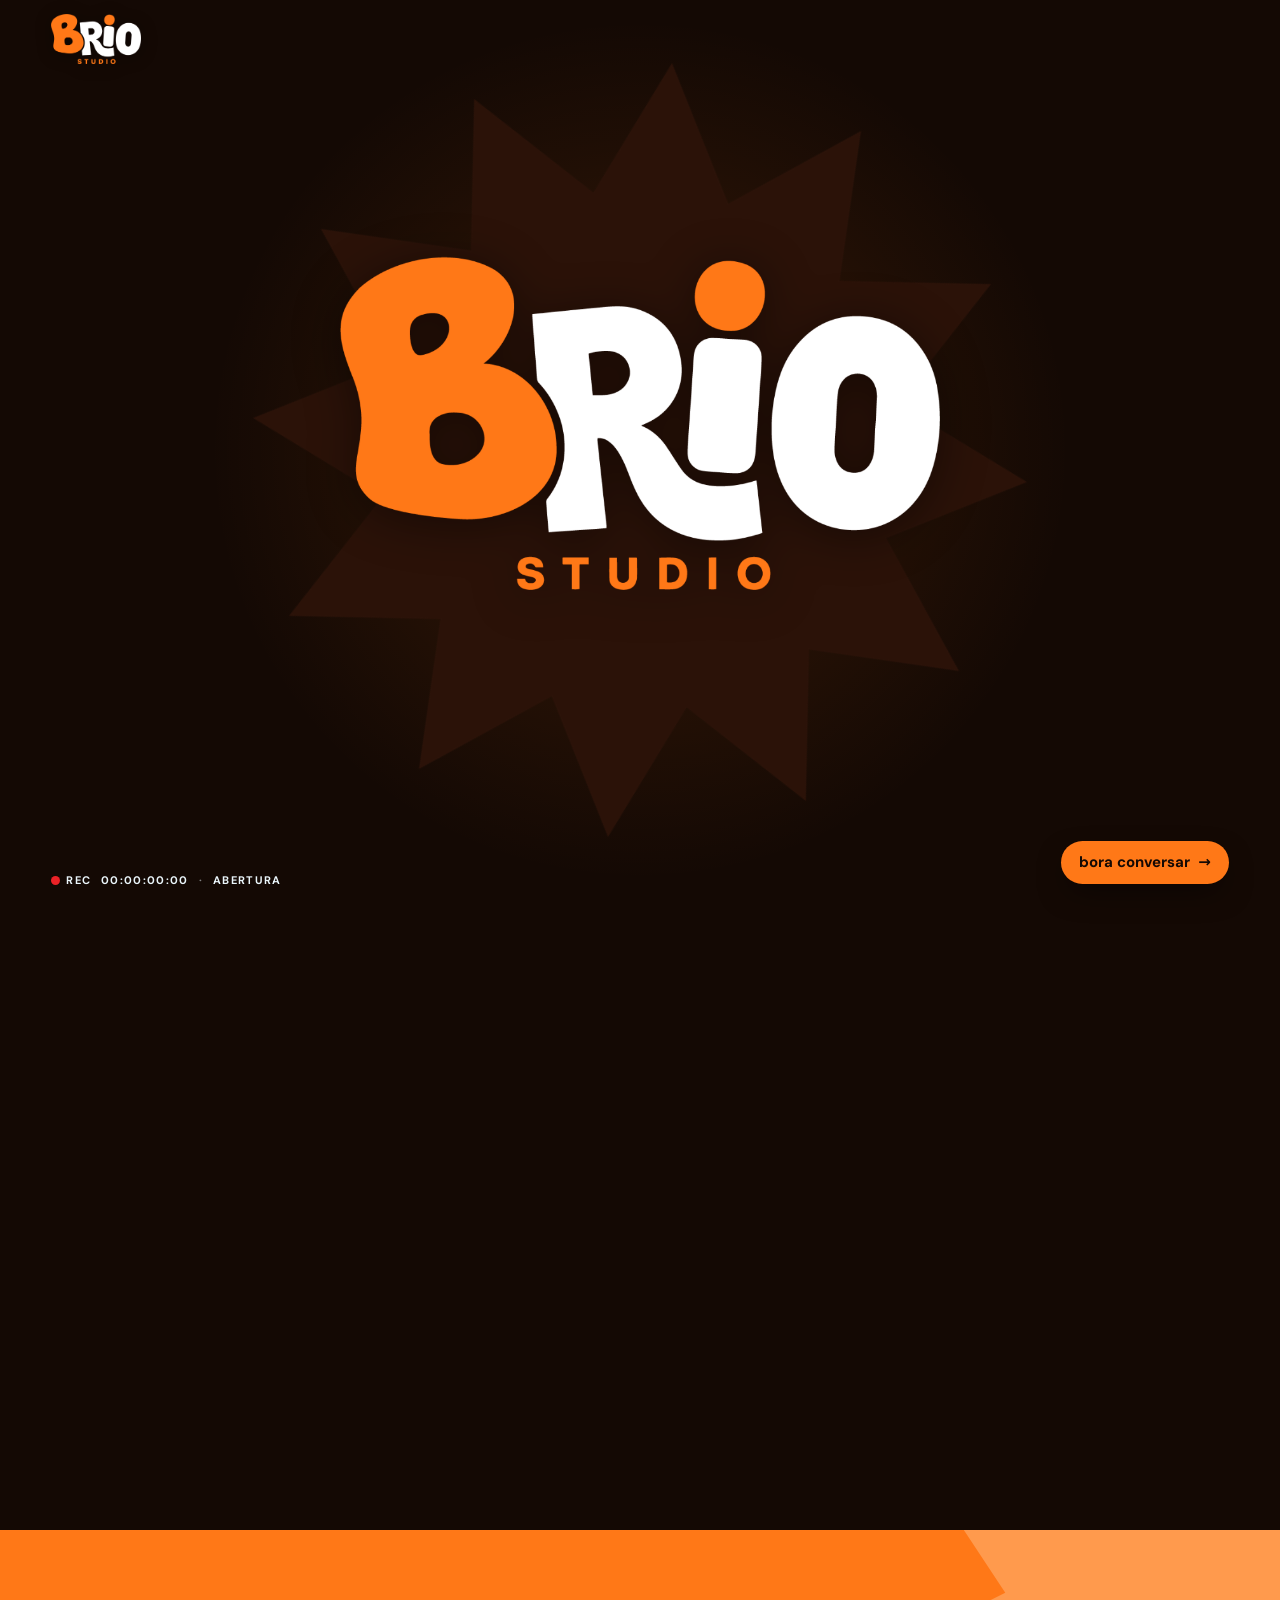
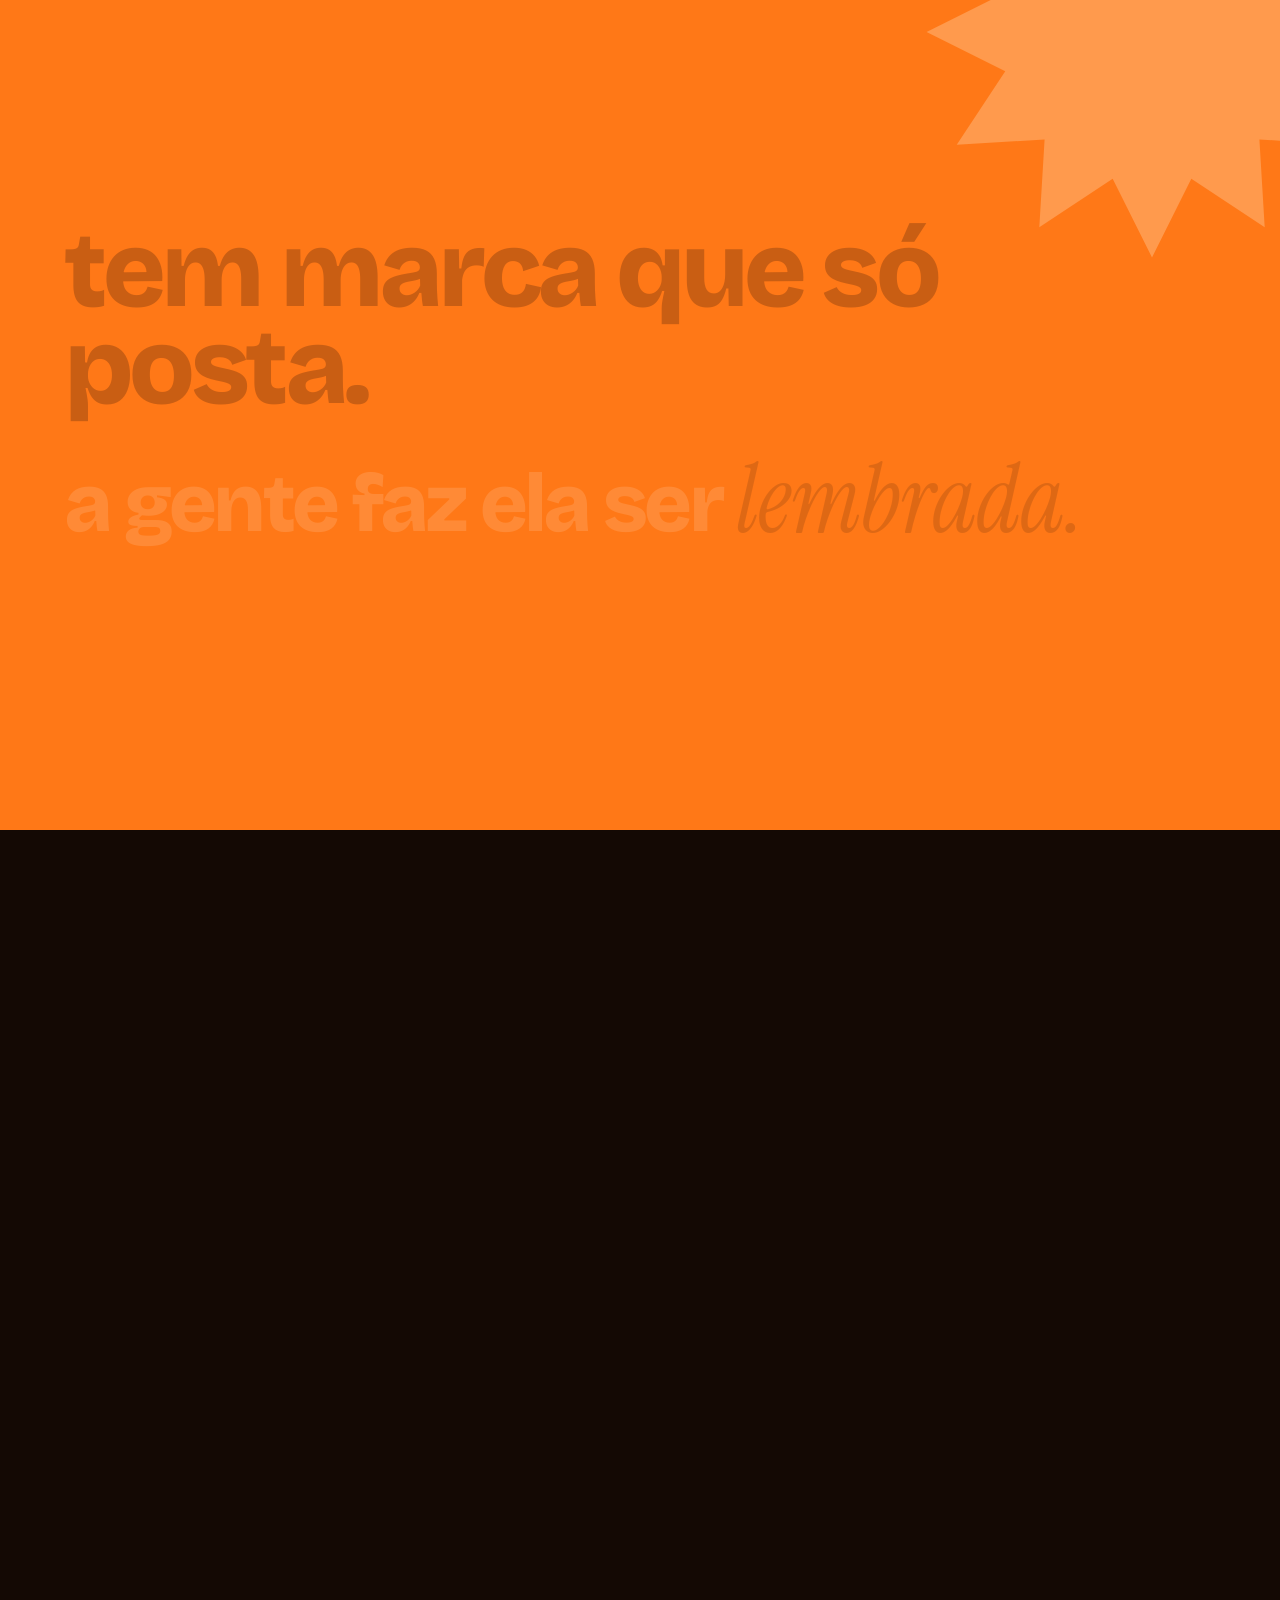
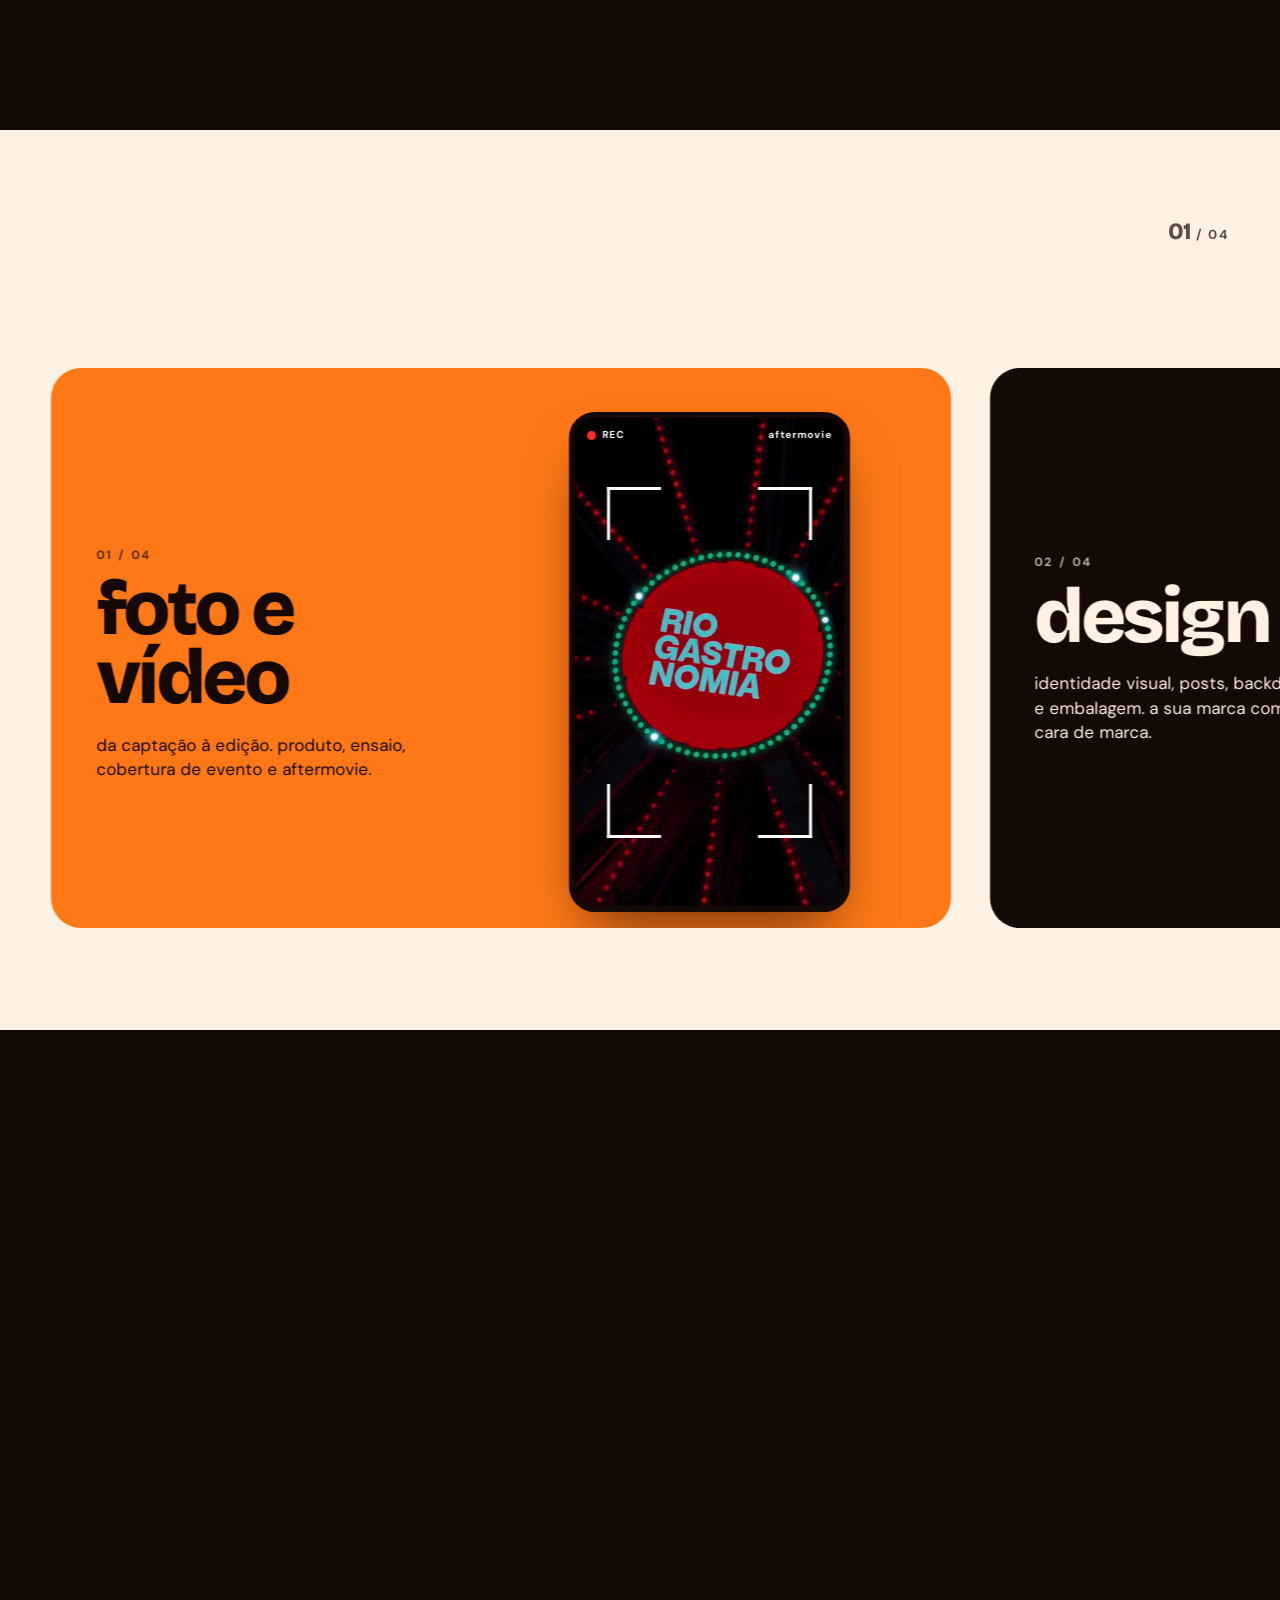
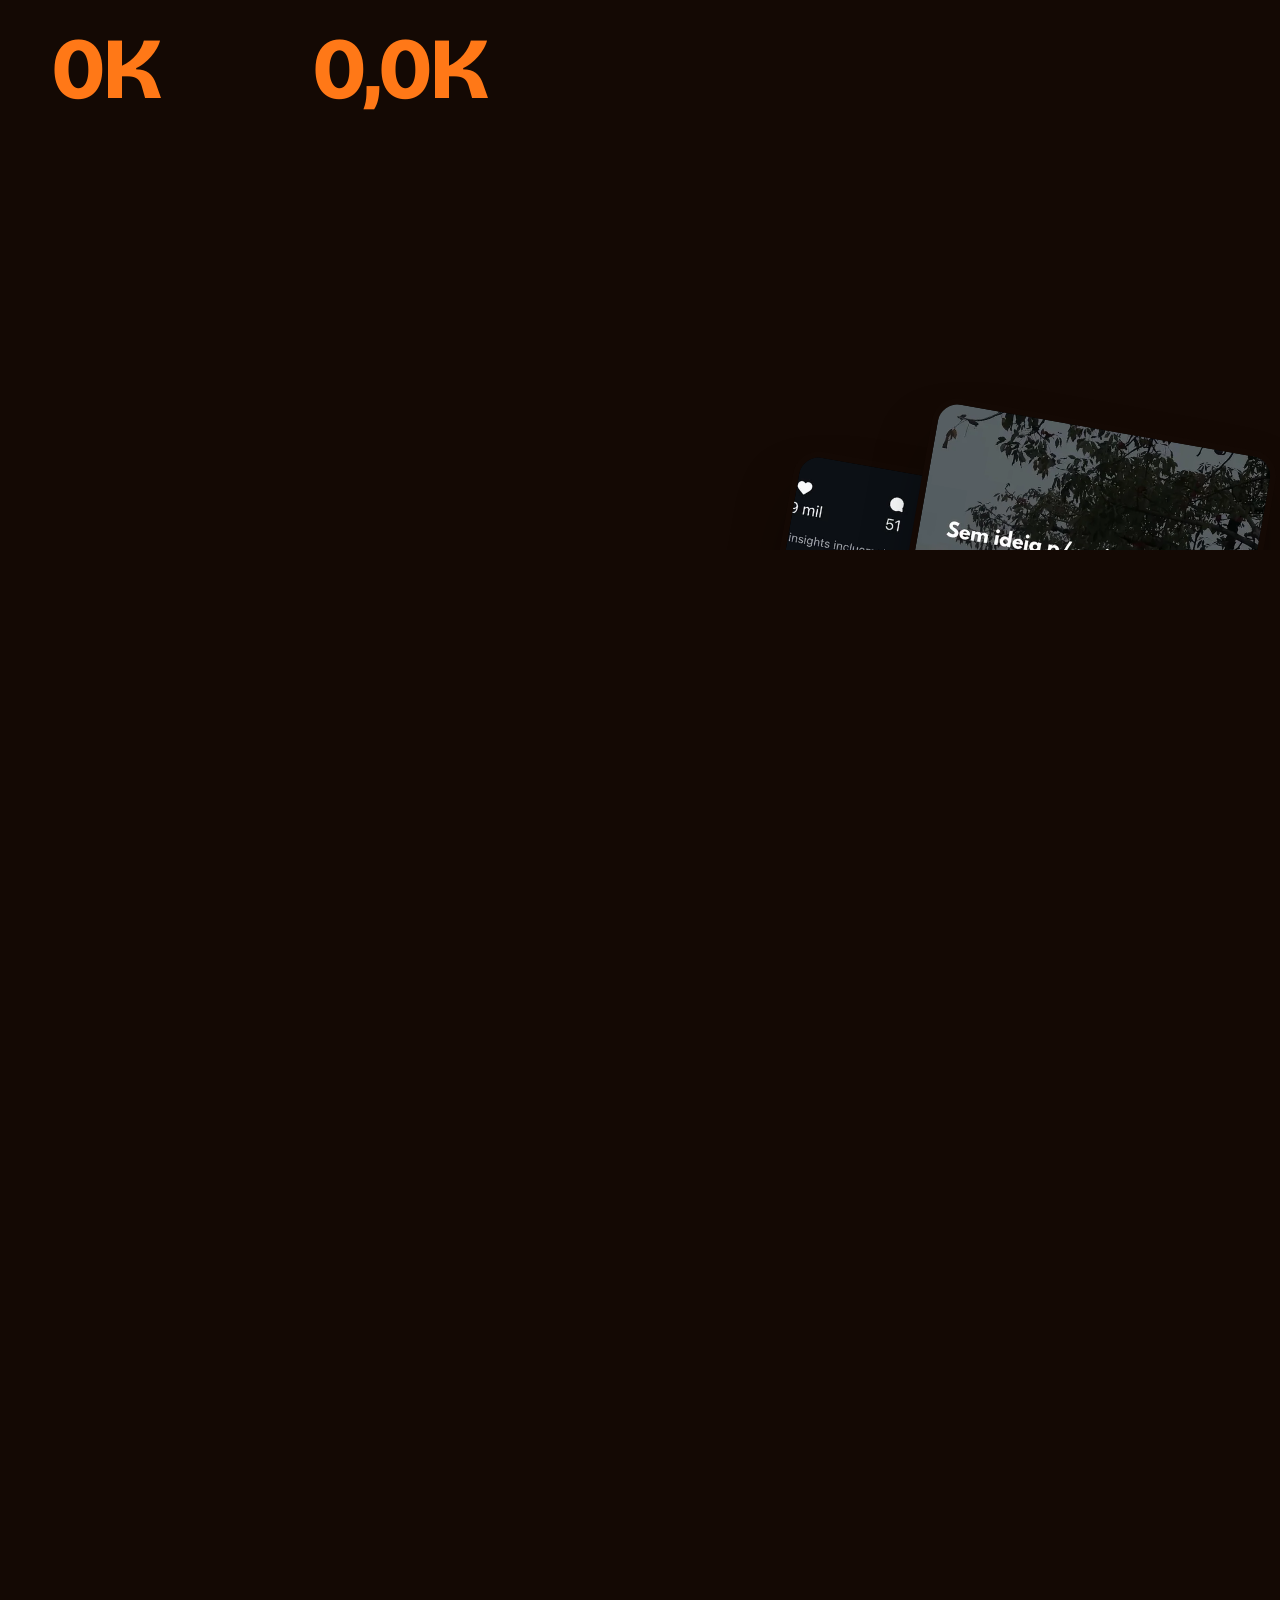
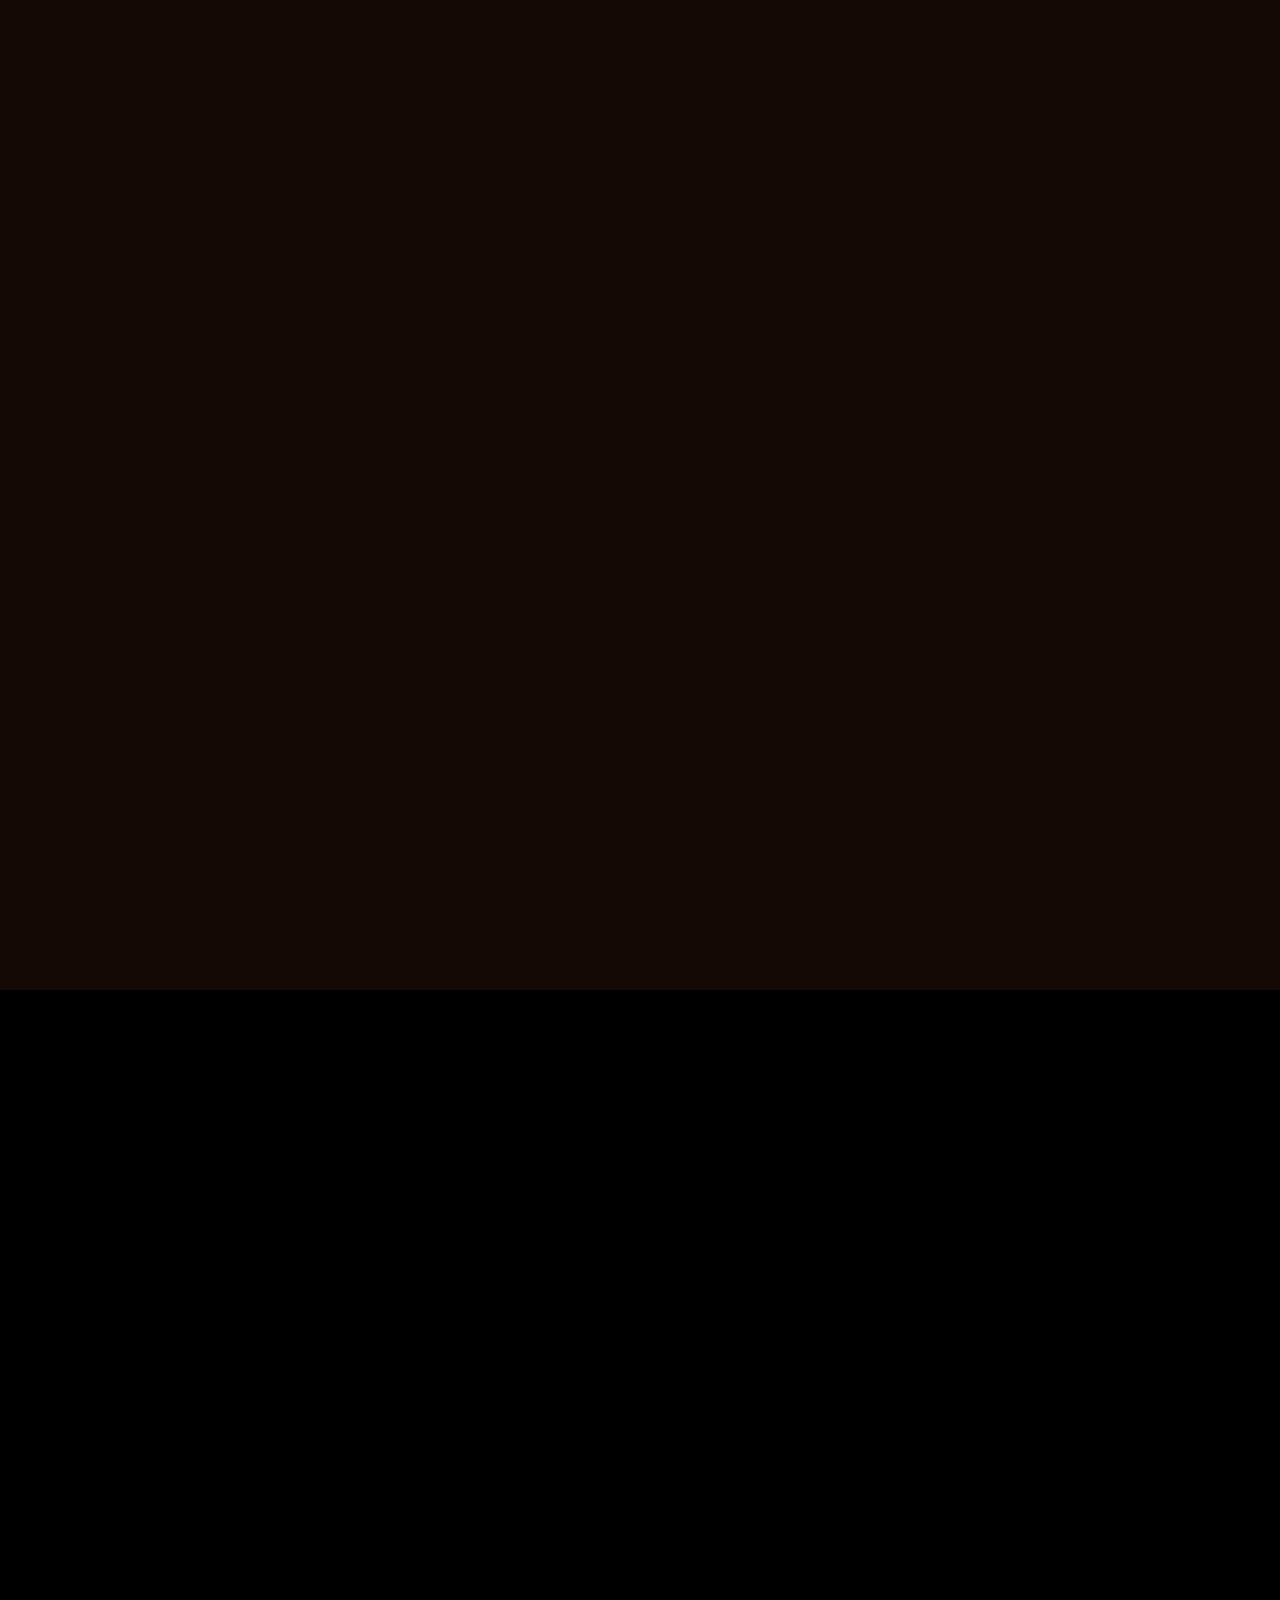
==== commit 00935d80: "ajustes da Clara (v3)" ====
--- a/tudo-junto.html
+++ b/tudo-junto.html
@@ -4,15 +4,16 @@
 <meta charset="utf-8">
 <meta name="viewport" content="width=device-width, initial-scale=1">
 <title>Brio Studio · versão com os cases na mesma página</title>
-<meta name="description" content="Brio é a força que impulsiona marcas a se destacarem. Fotografia, vídeo, design e social media no Rio de Janeiro.">
+<meta name="description" content="Brio é a força que impulsiona marcas a se destacarem. Foto, vídeo, design, estratégia e sites no Rio de Janeiro.">
 <meta name="theme-color" content="#140904">
 <meta property="og:title" content="Brio Studio · versão com os cases na mesma página">
-<meta property="og:description" content="Brio é a força que impulsiona marcas a se destacarem. Fotografia, vídeo, design e social media no Rio de Janeiro.">
-<meta property="og:image" content="assets/img/globar-picanha-logo.webp">
+<meta property="og:description" content="Brio é a força que impulsiona marcas a se destacarem. Foto, vídeo, design, estratégia e sites no Rio de Janeiro.">
+<meta property="og:image" content="https://brio-studio-scroll.vercel.app/assets/brand/og-brio.jpg">
+<meta property="og:image:width" content="1200">
+<meta property="og:image:height" content="630">
+<meta name="twitter:card" content="summary_large_image">
 <link rel="icon" href="assets/brand/brio-logo-claro.webp">
-<link rel="preconnect" href="https://fonts.googleapis.com">
-<link rel="preconnect" href="https://fonts.gstatic.com" crossorigin>
-<link href="https://fonts.googleapis.com/css2?family=Bricolage+Grotesque:opsz,wght@12..96,500;12..96,700;12..96,800&family=Instrument+Serif:ital@0;1&family=DM+Sans:wght@400;500;700&family=Bagel+Fat+One&family=Shantell+Sans:wght@500;700&display=swap" rel="stylesheet">
+<link rel="preload" href="assets/fonts/bricolage-grotesque-latin-wght-normal.woff2" as="font" type="font/woff2" crossorigin>
 <link rel="stylesheet" href="css/style.css">
 <script>
   // conteúdo animado começa escondido só com JS; se nada rodar em 4s, mostra tudo parado
@@ -36,101 +37,102 @@
 <div class="hud" aria-hidden="true"><span class="hud-rec"><b></b>REC</span><span data-hud-tc>00:00:00:00</span><span class="hud-sep">·</span><span data-hud-label>abertura</span></div>
 <div class="cursor" data-cursor aria-hidden="true"><span data-cursor-text></span></div>
 <img class="case-preview" data-preview alt="" aria-hidden="true">
+<a class="fab" href="https://ig.me/m/creativebrio" target="_blank" rel="noopener" data-fab>bora conversar <span aria-hidden="true">→</span></a>
 
 <main id="top">
 
-<section class="scene" id="opening" data-label="abertura" style="--len:230">
-  <div class="stage">
-    <div class="op-hero" data-hero>
-      <picture>
-        <source media="(min-width: 761px)" srcset="assets/img/globar-picanha-garfo.webp">
-        <img src="assets/img/globar-picanha.webp" alt="Picanha na chapa com linguiça, foto da Brio para o Globar" fetchpriority="high">
-      </picture>
-    </div>
-    <div class="op-cards">
-      <figure class="op-card" data-card data-depth="1.2" style="--x:9%;--y:16%;--w:15vw;--r:-8deg"><img src="assets/img/globar-isca.webp" alt=""></figure>
-      <figure class="op-card" data-card data-depth=".7" style="--x:75%;--y:9%;--w:13vw;--r:7deg"><img src="assets/img/mostarda-parma.webp" alt=""></figure>
-      <figure class="op-card" data-card data-depth="1" style="--x:4%;--y:60%;--w:14vw;--r:6deg"><img src="assets/img/globar-pasteis.webp" alt=""></figure>
-      <figure class="op-card" data-card data-depth="1.4" style="--x:80%;--y:56%;--w:15vw;--r:-6deg"><img src="assets/img/globar-fritas.webp" alt=""></figure>
-      <figure class="op-card op-card-cut" data-card data-depth=".5" style="--x:22%;--y:74%;--w:10vw;--r:-6deg"><img src="assets/img/duda-sacola.webp" alt=""></figure>
-      <figure class="op-card" data-card data-depth=".9" style="--x:66%;--y:80%;--w:11vw;--r:5deg"><img src="assets/img/mostarda-cliente.webp" alt=""></figure>
-    </div>
-    <div class="op-head" data-in>captação · edição · estratégia · rio de janeiro</div>
-    <h1 class="op-logo" data-op-logo><img src="assets/brand/brio-logo-claro.webp" alt="Brio Studio" width="944" height="524"></h1>
-    <p class="op-slogan" data-in data-op-slogan>a força que impulsiona marcas a <em>se destacarem</em></p>
+<section class="scene" id="opening" data-label="abertura" style="--len:170">
+  <div class="stage">
+    <div class="op-glow" aria-hidden="true"></div>
+    <svg class="op-star" data-op-star viewBox="-100 -100 200 200" aria-hidden="true"><polygon data-star/></svg>
+    <svg class="op-star2" data-op-star2 viewBox="-100 -100 200 200" aria-hidden="true"><polygon data-star/></svg>
+    <div class="op-head" data-in>foto · vídeo · design · estratégia · sites · rio de janeiro</div>
+    <h1 class="op-logo" data-op-logo><img src="assets/brand/brio-logo-claro.webp" alt="Brio Studio" width="944" height="524" fetchpriority="high"></h1>
+    <p class="op-slogan" data-in>a força que impulsiona marcas a <em>se destacarem</em></p>
     <div class="op-hint" data-in>role <i></i></div>
-    <p class="op-caption" data-op-caption>esse post foi feito pela brio. <br>esse site também.</p>
-  </div>
-</section>
-
-<section class="scene" id="manifesto" data-label="manifesto" style="--len:250">
+  </div>
+</section>
+
+<section class="scene" id="manifesto" data-label="manifesto" style="--len:200">
   <div class="stage">
     <svg class="mf-star" data-mf-star viewBox="-100 -100 200 200" aria-hidden="true"><polygon data-star/></svg>
     <div class="mf-text">
-      <p class="mf-a display" data-mf-a>pode ter a melhor câmera do mundo:</p>
-      <p class="mf-b display" data-mf-b>mas sem <em>olhar</em> e <em>edição</em>, é só um <span class="mf-heavy">arquivo pesado.</span></p>
-    </div>
-    <div class="mf-file" data-mf-file aria-hidden="true"><span>IMG_0482.CR3</span><b data-mf-size>0 MB</b></div>
-  </div>
-</section>
-
-<section class="scene" id="edicao" data-label="edição ao vivo" style="--len:360">
-  <div class="stage">
-    <div class="ed-wrap">
-      <div class="ed-copy">
-        <p class="kicker" data-in>edição ao vivo</p>
-        <h2 class="display ed-title" data-ed-title>role pra <em>editar</em>.</h2>
-        <div class="ed-panel" data-ed-panel>
-          <div class="ed-panel-head"><span>ajustes</span><span class="ed-mode" data-roll="mode"><i class="roll-item">raw</i><i class="roll-item">editado</i></span></div>
-          <div class="sl" data-sl="exp" data-from="-1.20" data-to="0.35" data-fix="2"><span>exposição</span><b>-1.20</b><i class="tr"><i class="fill"></i><i class="knob"></i></i></div>
-          <div class="sl" data-sl="con" data-from="-40" data-to="25" data-fix="0"><span>contraste</span><b>-40</b><i class="tr"><i class="fill"></i><i class="knob"></i></i></div>
-          <div class="sl" data-sl="sat" data-from="-65" data-to="18" data-fix="0"><span>saturação</span><b>-65</b><i class="tr"><i class="fill"></i><i class="knob"></i></i></div>
-          <div class="sl" data-sl="tmp" data-from="4300" data-to="5600" data-fix="0" data-unit="K"><span>temperatura</span><b>4300K</b><i class="tr"><i class="fill"></i><i class="knob"></i></i></div>
-          <div class="sl" data-sl="rot" data-from="-5.0" data-to="0.0" data-fix="1" data-unit="°"><span>endireitar</span><b>-5.0°</b><i class="tr"><i class="fill"></i><i class="knob"></i></i></div>
-          <div class="histo" data-histo aria-hidden="true"></div>
-        </div>
-      </div>
-      <div class="ed-photo" data-ed-photo>
-        <div class="ed-frame"><img src="assets/img/globar-fritas.webp" alt="Fritas com cheddar e bacon sobre a bandeira do Brasil, foto do Globar" data-ed-img><div class="ed-grid" data-ed-grid><i></i><i></i><i></i><i></i></div></div>
-        <span class="ed-stamp" data-ed-stamp>editado ✓</span>
-        <p class="ed-q" data-ed-q>desliza e me diz: <em>é o mesmo prato?</em> 👀</p>
-      </div>
-    </div>
-  </div>
-</section>
-
-<section class="scene" id="servicos" data-label="serviços" style="--len:440">
+      <p class="mf-a display" data-mf-a>tem marca que só posta.</p>
+      <p class="mf-b display" data-mf-b>a gente faz ela ser <em>lembrada.</em></p>
+    </div>
+  </div>
+</section>
+
+<section class="scene" id="servicos" data-label="o que eu faço" style="--len:480">
   <div class="stage">
     <h2 class="sv-title display" data-sv-title>o que eu <em>faço?</em></h2>
+    <span class="sv-count" aria-hidden="true"><b data-sv-i>01</b> / 04</span>
     <div class="track" data-track>
       <article class="panel p-cap" data-panel="cap">
-        <div class="p-txt"><span class="p-num">01 / 03</span><h3 class="display">captação</h3><p>foto e vídeo com direção, luz e ângulo pensados pra sua marca. não pra galeria do celular.</p></div>
+        <div class="p-txt"><span class="p-num">01 / 04</span><h3 class="display">foto e vídeo</h3><p>da captação à edição. produto, ensaio, cobertura de evento e aftermovie.</p></div>
         <div class="p-viz">
           <div class="phone" data-cursor-label="play">
-            <video data-video muted playsinline loop preload="none" poster="assets/video/reel-rodizio.jpg"><source src="assets/video/reel-rodizio.mp4" type="video/mp4"></video>
-            <div class="vf-hud"><span class="rec"><b></b>REC</span><span>4K · 30fps</span></div>
+            <video data-video muted playsinline loop preload="none" poster="assets/video/aftermovie.jpg"><source src="assets/video/aftermovie.mp4" type="video/mp4"></video>
+            <div class="vf-hud"><span class="rec"><b></b>REC</span><span>aftermovie</span></div>
             <i class="vf-br tl" data-vfbr></i><i class="vf-br tr" data-vfbr></i><i class="vf-br bl" data-vfbr></i><i class="vf-br br" data-vfbr></i>
           </div>
         </div>
       </article>
-      <article class="panel p-ed" data-panel="ed">
-        <div class="p-txt"><span class="p-num">02 / 03</span><h3 class="display">edição</h3><p>cor, corte e ritmo. é aqui que o arquivo pesado vira conteúdo que segura o dedo no feed.</p></div>
-        <div class="p-viz">
-          <div class="ba" data-ba>
-            <img class="ba-raw" src="assets/img/globar-pastel-queijo.webp" alt="">
-            <img class="ba-ed" data-ba-ed src="assets/img/globar-pastel-queijo.webp" alt="Pastel de queijo esticando, foto editada">
-            <span class="ba-tag l">antes</span><span class="ba-tag r">depois</span>
-            <i class="ba-handle" data-ba-handle></i>
-          </div>
+      <article class="panel p-ds" data-panel="ds">
+        <div class="p-txt"><span class="p-num">02 / 04</span><h3 class="display">design</h3><p>identidade visual, posts, backdrop e embalagem. a sua marca com cara de marca.</p></div>
+        <div class="ds-row">
+          <figure class="ds-car" data-ds-car><img loading="lazy" src="assets/img/carrossel-dentista.webp" alt="Carrossel da Dra. Ana Paula Brasil feito pela Brio, todos os cards"><figcaption>carrossel · dentista</figcaption></figure>
+          <figure class="ds-car" data-ds-car><img loading="lazy" src="assets/img/carrossel-unhas.webp" alt="Carrossel de curso de nail art feito pela Brio, todos os cards"><figcaption>carrossel · curso de unhas</figcaption></figure>
         </div>
       </article>
       <article class="panel p-est" data-panel="est">
-        <div class="p-txt"><span class="p-num">03 / 03</span><h3 class="display">estratégia</h3><p>feed com intenção: identidade, calendário e conteúdo que conversa com quem compra de você.</p></div>
+        <div class="p-txt"><span class="p-num">03 / 04</span><h3 class="display">roteiro e estratégia</h3><p>a ideia, o calendário e o plano pra postar com sentido, não só postar.</p></div>
         <div class="p-viz">
-          <div class="phone phone-feed"><div class="feed" data-feed><img src="assets/img/globar-instagram.webp" alt="Perfil do Instagram do Globar Restaurante"></div></div>
-          <div class="stat" data-stat><small>@globarrestaurante_</small><strong data-count="2442">0</strong><span>seguidores</span></div>
+          <figure class="plan" data-plan><img loading="lazy" src="assets/img/cronograma.webp" alt="Cronograma de conteúdo feito pela Brio para uma cliente"></figure>
+          <div class="script" data-script aria-hidden="true">
+            <b>roteiro de reels</b>
+            <span class="sc-tag">gancho · 0–5s</span><i></i><i class="s"></i>
+            <span class="sc-tag">fala</span><i></i><i></i><i class="s"></i>
+            <span class="sc-tag">cta</span><i class="s"></i>
+          </div>
         </div>
       </article>
+      <article class="panel p-site" data-panel="site">
+        <div class="p-txt"><span class="p-num">04 / 04</span><h3 class="display">sites</h3><p>um cantinho da sua marca na internet. este aqui foi feito pela brio.</p></div>
+        <div class="p-viz">
+          <div class="browser" data-browser>
+            <div class="br-bar"><i></i><i></i><i></i><span>brio-studio-scroll.vercel.app</span></div>
+            <img loading="lazy" src="assets/img/site-brio.webp" alt="A página inicial deste site">
+          </div>
+          <span class="here" data-here>você está aqui ↑</span>
+        </div>
+      </article>
+    </div>
+  </div>
+</section>
+
+<section class="scene" id="resultado" data-label="resultado" style="--len:220">
+  <div class="stage">
+    <div class="rs-wrap">
+      <div class="rs-copy">
+        <p class="kicker" data-rs-in>resultados · @globarrestaurante_</p>
+        <div class="rs-stats">
+          <div class="rs-stat">
+            <p class="rs-big display"><span data-rs-count="157">0</span>K</p>
+            <p class="rs-cap" data-rs-in>visualizações num post</p>
+            <p class="rs-small" data-rs-in>803 salvamentos</p>
+          </div>
+          <div class="rs-stat">
+            <p class="rs-big display"><span data-rs-count="101.5" data-dec="1">0</span>K</p>
+            <p class="rs-cap" data-rs-in>visualizações em outro</p>
+            <p class="rs-small" data-rs-in>+4,3 mil salvamentos</p>
+          </div>
+        </div>
+      </div>
+      <div class="rs-phones">
+        <div class="phone rs-phone p2" data-rs-phone><img loading="lazy" src="assets/img/globar-insights.webp" alt="Insights de um post do Globar: 157 mil visualizações"></div>
+        <div class="phone rs-phone" data-rs-phone><img loading="lazy" src="assets/img/globar-tiktok.webp" alt="Vídeo do Globar Restaurante com 101,5 mil visualizações"></div>
+      </div>
     </div>
   </div>
 </section>
@@ -223,12 +225,17 @@
   </div>
 </section>
 
-<section class="scene" id="mostarda-app" data-label="mostarda · aplicação" style="--len:300">
-  <div class="stage">
-    <div class="ma-photo" data-ma-photo><img loading="lazy" src="assets/img/mostarda-mockups.webp" alt="Aplicações da marca Mostarda: camisetas, caixas, sacolas, bonés e copos"></div>
-    <figure class="ma-pola p1" data-pola><img loading="lazy" src="assets/img/mostarda-calabresa.webp" alt="Pizza de calabresa"></figure>
-    <figure class="ma-pola p2" data-pola><img loading="lazy" src="assets/img/mostarda-cliente.webp" alt="Cliente comendo pizza"></figure>
-    <figure class="ma-pola p3" data-pola><img loading="lazy" src="assets/img/mostarda-tabua.webp" alt="Pizza na tábua"></figure>
+<section class="scene" id="mostarda-app" data-label="mostarda · aplicações" style="--len:520">
+  <div class="stage">
+    <div class="mk-box" data-mk><img loading="lazy" src="assets/img/mostarda-mockups.webp" alt="Aplicações da marca Mostarda: bonés, camisetas, avental, caixas de pizza, sacola, copos, adesivos, sachês, Instagram e bag de entrega" data-mk-img></div>
+    <header class="mk-head" data-mk-head>
+      <span class="case-n">aplicações</span>
+      <h2 class="display">a marca <em>fora da tela.</em></h2>
+    </header>
+    <div class="mk-label" data-mk-label>
+      <span class="mk-n"><b data-mk-i>01</b>/06</span>
+      <span class="mk-name" data-roll="mk"><i class="roll-item">uniforme e avental</i><i class="roll-item">caixas de pizza</i><i class="roll-item">sacola</i><i class="roll-item">bonés</i><i class="roll-item">copos e adesivos</i><i class="roll-item">bag de entrega</i></span>
+    </div>
     <img class="ma-slogan" data-ma-slogan src="assets/brand/slogan-branco.webp" alt="pizza que chega com personalidade">
   </div>
 </section>
@@ -276,18 +283,19 @@
 <section class="closing" id="contato" data-label="contato">
   <svg class="cl-star s1" data-cl-star viewBox="-100 -100 200 200" aria-hidden="true"><polygon data-star/></svg>
   <svg class="cl-star s2" data-cl-star viewBox="-100 -100 200 200" aria-hidden="true"><polygon data-star/></svg>
+  <img class="cl-photo" data-cl-photo loading="lazy" src="assets/img/clara-recorte.webp" alt="Clara, fundadora da Brio Studio">
   <div class="cl-inner">
-    <p class="cl-prazer" data-cl-chars>prazer,</p>
-    <p class="cl-sou display" data-cl-chars>sou a Clara</p>
+    <p class="cl-prazer" data-cl-chars>oi,</p>
+    <p class="cl-sou display" data-cl-chars>eu sou a Clara</p>
     <svg class="cl-line" viewBox="0 0 560 28" preserveAspectRatio="none" aria-hidden="true"><path data-cl-line pathLength="1" d="M8 18 C 120 4, 260 26, 380 12 S 520 8, 552 16"/></svg>
     <div class="cl-roles"><span data-role>fotógrafa</span><span data-role>designer</span><span data-role>social media</span></div>
     <div class="cl-ctas">
-      <a class="cta" data-cta href="https://ig.me/m/creativebrio" target="_blank" rel="noopener" data-cursor-label="oi!">vem conhecer a BRIO
+      <a class="cta" data-cta href="https://ig.me/m/creativebrio" target="_blank" rel="noopener" data-cursor-label="oi!">bora conversar
         <svg viewBox="0 0 24 24" fill="none" stroke="currentColor" stroke-width="2.5" stroke-linecap="round" stroke-linejoin="round"><path d="M5 12h14M13 6l6 6-6 6"/></svg></a>
-      <a class="cta ghost" data-cta href="https://www.instagram.com/creativebrio/" target="_blank" rel="noopener">@creativebrio</a>
-    </div>
-  </div>
-  <footer>© 2026 Brio Studio · Rio de Janeiro · site por Bruno Codeco</footer>
+      <a class="cta ghost" data-cta href="https://wa.me/5521999547760" target="_blank" rel="noopener">chamar no WhatsApp</a>
+    </div>
+  </div>
+  <footer>© 2026 Brio Studio · Rio de Janeiro · @creativebrio · site por Bruno Codeco</footer>
 </section>
 
 </main>
--- a/css/style.css
+++ b/css/style.css
@@ -2,6 +2,13 @@
    BRIO STUDIO — site de scroll animado
    Tokens da marca + estrutura de cenas (seção alta + palco sticky)
    ========================================================= */
+/* fontes hospedadas no próprio site (mais rápido e não depende do Google Fonts) */
+@font-face{font-family:"Bricolage Grotesque";src:url(../assets/fonts/bricolage-grotesque-latin-wght-normal.woff2) format("woff2");font-weight:200 800;font-display:swap}
+@font-face{font-family:"DM Sans";src:url(../assets/fonts/dm-sans-latin-wght-normal.woff2) format("woff2");font-weight:100 1000;font-display:swap}
+@font-face{font-family:"Instrument Serif";src:url(../assets/fonts/instrument-serif-latin-400-normal.woff2) format("woff2");font-weight:400;font-display:swap}
+@font-face{font-family:"Instrument Serif";src:url(../assets/fonts/instrument-serif-latin-400-italic.woff2) format("woff2");font-weight:400;font-style:italic;font-display:swap}
+@font-face{font-family:"Bagel Fat One";src:url(../assets/fonts/bagel-fat-one-latin-400-normal.woff2) format("woff2");font-weight:400;font-display:swap}
+@font-face{font-family:"Shantell Sans";src:url(../assets/fonts/shantell-sans-latin-wght-normal.woff2) format("woff2");font-weight:300 800;font-display:swap}
 :root{
   --orange:#FF7817; --orange-2:#FF9A4D; --burnt:#C8611F;
   --night:#140904; --brown:#2B1208; --brown-2:#4A2210;
@@ -61,63 +68,27 @@
 .cursor span{opacity:0;transition:opacity .2s}.cursor.big span{opacity:1}
 @media (hover:none){.cursor{display:none}}
 
-/* ---------- 01 abertura ---------- */
+/* ---------- 01 abertura (v3: fundo liso, estrela girando, logo no centro) ---------- */
 #opening .stage{background:var(--night)}
-.op-hero{position:absolute;inset:0;z-index:1;clip-path:inset(50% 50% 50% 50% round 28px)}
-.op-hero picture,.op-hero img{display:block;width:100%;height:100%}
-.op-hero img{object-fit:cover;transform:scale(1.12)}
-.op-hero::after{content:"";position:absolute;inset:0;background:radial-gradient(ellipse at center,rgba(20,9,4,.15),rgba(20,9,4,.55));opacity:var(--shade,0)}
-.op-cards{position:absolute;inset:0;z-index:2}
-.op-card{position:absolute;left:var(--x);top:var(--y);width:var(--w);aspect-ratio:4/5;border-radius:14px;overflow:hidden;rotate:var(--r);box-shadow:0 24px 50px -18px rgba(0,0,0,.7)}
-.op-card img{width:100%;height:100%;object-fit:cover}
-.op-card-cut{aspect-ratio:auto;overflow:visible;border-radius:0;box-shadow:none;filter:drop-shadow(0 22px 30px rgba(0,0,0,.6))}
-.op-card-cut img{height:auto;object-fit:contain}
-.op-head{position:absolute;top:clamp(20px,4.5vh,40px);left:0;right:0;text-align:center;z-index:4;font:700 11px/1 var(--body);letter-spacing:.22em;text-transform:uppercase;color:var(--orange)}
-.op-logo{position:absolute;left:50%;top:50%;z-index:4;width:min(56vw,640px);translate:-50% -56%}
-.op-logo img{width:100%;height:auto;filter:drop-shadow(0 6px 24px rgba(0,0,0,.55)) drop-shadow(0 2px 4px rgba(0,0,0,.4))}
-.op-slogan{position:absolute;left:0;right:0;top:calc(50% + min(18vw,200px));text-align:center;z-index:4;text-shadow:0 2px 12px rgba(0,0,0,.8);font:500 clamp(16px,2vw,22px)/1.3 var(--body);padding:0 16px}
+.op-glow{position:absolute;inset:0;background:radial-gradient(circle at 50% 50%,rgba(255,120,23,.16),transparent 55%);z-index:0}
+.op-star{position:absolute;left:50%;top:50%;width:min(88vmin,860px);aspect-ratio:1;margin:calc(min(88vmin,860px) / -2) 0 0 calc(min(88vmin,860px) / -2);fill:var(--brown);z-index:1;overflow:visible}
+.op-star2{position:absolute;left:50%;top:50%;width:min(112vmin,1100px);aspect-ratio:1;margin:calc(min(112vmin,1100px) / -2) 0 0 calc(min(112vmin,1100px) / -2);fill:none;stroke:var(--orange);stroke-width:.6;opacity:.55;z-index:1;overflow:visible}
+.op-head{position:absolute;top:clamp(20px,4.5vh,40px);left:0;right:0;text-align:center;z-index:4;font:700 11px/1.4 var(--body);letter-spacing:.22em;text-transform:uppercase;color:var(--orange);padding:0 120px}
+.op-logo{position:absolute;left:50%;top:50%;z-index:4;width:min(54vw,600px);translate:-50% -58%}
+.op-logo img{width:100%;height:auto;filter:drop-shadow(0 6px 24px rgba(0,0,0,.45))}
+.op-slogan{position:absolute;left:0;right:0;top:calc(50% + min(17vw,190px));text-align:center;z-index:4;font:500 clamp(16px,2vw,22px)/1.3 var(--body);padding:0 16px}
 .op-slogan em{color:var(--orange);font-size:1.25em}
 .op-hint{position:absolute;bottom:clamp(40px,7vh,64px);left:0;right:0;z-index:4;display:flex;flex-direction:column;align-items:center;gap:8px;font:700 11px/1 var(--body);letter-spacing:.22em;text-transform:uppercase;opacity:.75}
 .op-hint i{width:1px;height:30px;background:currentColor;animation:hint 1.6s ease-in-out infinite;transform-origin:top}
 @keyframes hint{0%{transform:scaleY(0)}50%{transform:scaleY(1)}100%{transform:scaleY(0);transform-origin:bottom}}
-.op-caption{position:absolute;right:var(--gutter);bottom:clamp(48px,9vh,90px);z-index:4;text-align:right;font:500 clamp(15px,1.6vw,19px)/1.35 var(--body);opacity:0;text-shadow:0 2px 14px rgba(0,0,0,.6)}
 
 /* ---------- 02 manifesto ---------- */
 #manifesto .stage{background:var(--orange);color:var(--brown);display:grid;place-items:center}
 .mf-text{width:min(1180px,90vw);position:relative;z-index:2}
-.mf-a{font-size:clamp(2.8rem,8vw,8.2rem)}
-.mf-b{font-size:clamp(1.9rem,4.6vw,4.6rem);margin-top:.5em;color:var(--cream);max-width:17ch;line-height:.98}
-.mf-b em{color:var(--brown)}
-.mf-heavy{display:inline-block}
+.mf-a{font-size:clamp(2.8rem,8.4vw,8.6rem)}
+.mf-b{font-size:clamp(2.4rem,6.4vw,6.6rem);margin-top:.35em;color:var(--cream);line-height:.98}
+.mf-b em{color:var(--brown);font-size:1.15em}
 .mf-star{position:absolute;width:min(46vw,460px);right:-8vw;top:-10vw;fill:var(--orange-2);z-index:1}
-.mf-file{position:absolute;right:clamp(16px,8vw,120px);bottom:clamp(40px,10vh,110px);z-index:3;background:var(--cream);color:var(--brown);border-radius:14px;padding:14px 16px;min-width:190px;box-shadow:0 20px 40px -14px rgba(43,18,8,.55);transform-origin:50% 100%;font:700 12px/1.2 var(--body);display:flex;flex-direction:column;gap:6px}
-.mf-file b{font:800 clamp(1.6rem,3vw,2.4rem)/1 var(--display);letter-spacing:-.03em;font-variant-numeric:tabular-nums}
-
-/* ---------- 03 edição ao vivo ---------- */
-#edicao .stage{background:var(--ink);display:grid;place-items:center}
-.ed-wrap{width:min(1180px,92vw);display:grid;grid-template-columns:1fr minmax(0,.9fr);gap:clamp(24px,5vw,72px);align-items:center}
-.ed-title{font-size:clamp(2.6rem,6vw,5.8rem);margin:.25em 0 .45em}
-.ed-title em{color:var(--orange)}
-.ed-panel{background:#1f120b;border:1px solid #3a2416;border-radius:18px;padding:18px 20px;display:grid;gap:12px;max-width:440px}
-.ed-panel-head{display:flex;justify-content:space-between;font:700 11px/1 var(--body);letter-spacing:.18em;text-transform:uppercase;color:#bfa898}
-.ed-mode{color:var(--orange);justify-items:end}
-.sl{display:grid;grid-template-columns:1fr auto;gap:6px 10px;font:500 13px/1 var(--body);color:#e8d8cb}
-.sl b{font:700 13px/1 var(--body);font-variant-numeric:tabular-nums;color:var(--cream)}
-.sl .tr{grid-column:1/-1;position:relative;height:4px;border-radius:9px;background:#3d281b;display:block}
-.sl .fill{position:absolute;inset:0;border-radius:9px;background:var(--orange);transform-origin:0 50%;transform:scaleX(0);display:block}
-.sl .knob{position:absolute;top:50%;left:0;width:14px;height:14px;margin:-7px 0 0 -7px;border-radius:50%;background:var(--cream);box-shadow:0 0 0 3px rgba(255,120,23,.35);display:block}
-.histo{height:46px;display:flex;align-items:flex-end;gap:2px;margin-top:4px}
-.histo i{flex:1;height:100%;background:linear-gradient(var(--orange),#ffb27a);border-radius:2px 2px 0 0;transform-origin:50% 100%;opacity:.85;display:block}
-.ed-photo{position:relative;justify-self:center;height:min(78svh,720px);aspect-ratio:2/3;max-width:100%}
-.ed-frame{position:absolute;inset:0;border-radius:18px;overflow:hidden;background:#000}
-.ed-frame img{width:100%;height:100%;object-fit:cover;transform-origin:50% 50%}
-.ed-grid{position:absolute;inset:0;pointer-events:none}
-.ed-grid i{position:absolute;background:rgba(255,255,255,.55)}
-.ed-grid i:nth-child(1){left:33.3%;top:0;bottom:0;width:1px}.ed-grid i:nth-child(2){left:66.6%;top:0;bottom:0;width:1px}
-.ed-grid i:nth-child(3){top:33.3%;left:0;right:0;height:1px}.ed-grid i:nth-child(4){top:66.6%;left:0;right:0;height:1px}
-.ed-stamp{position:absolute;top:-18px;right:-18px;z-index:3;background:var(--orange);color:var(--night);font:800 clamp(16px,1.8vw,22px)/1 var(--display);padding:16px 18px;border-radius:99px;box-shadow:0 10px 30px rgba(0,0,0,.4)}
-.ed-q{position:absolute;left:-12%;bottom:6%;z-index:3;background:var(--cream);color:var(--night);font:700 clamp(14px,1.6vw,18px)/1.25 var(--body);padding:14px 18px;border-radius:14px;max-width:240px;box-shadow:0 14px 30px rgba(0,0,0,.4)}
-.ed-q em{color:var(--burnt);font-size:1.15em}
 
 /* roll text (troca de palavra rolando, estilo slot machine) */
 [data-roll]{display:inline-grid;overflow:hidden;vertical-align:bottom}
@@ -133,6 +104,32 @@
 .p-cap{background:var(--orange);color:var(--night)}
 .p-ed{background:var(--night);color:var(--cream)}
 .p-est{background:var(--brown);color:var(--cream)}
+.p-ds{background:var(--night);color:var(--cream)}
+.p-site{background:var(--orange-2);color:var(--night)}
+.sv-count{position:absolute;top:clamp(64px,10vh,104px);right:var(--gutter);z-index:3;font:700 13px/1 var(--body);letter-spacing:.14em;opacity:.7}
+.sv-count b{font:800 1.8em/1 var(--display);letter-spacing:-.02em;opacity:1}
+/* 02 design: card largo com 3 carrosséis inteiros lado a lado (passam enquanto o trilho anda) */
+.panel.p-ds{width:auto;display:flex;gap:clamp(20px,3vw,40px);align-items:center}
+.p-ds .p-txt{flex:0 0 clamp(220px,22vw,300px)}
+.ds-row{display:flex;gap:clamp(16px,2.4vw,32px);height:100%;align-items:center}
+.ds-car{position:relative;height:calc(100% - 30px);aspect-ratio:1;flex:0 0 auto}
+.ds-car img{width:100%;height:100%;object-fit:cover;border-radius:14px;box-shadow:0 26px 50px -20px rgba(0,0,0,.7)}
+.ds-car figcaption{position:absolute;left:0;bottom:-26px;font:700 11px/1 var(--body);letter-spacing:.14em;text-transform:uppercase;opacity:.7}
+/* 03 roteiro e estratégia */
+.plan{position:relative;width:100%;max-width:440px;border-radius:14px;overflow:hidden;box-shadow:0 30px 60px -20px rgba(0,0,0,.6);rotate:-3deg}
+.plan img{width:100%;height:auto}
+.script{position:absolute;right:-2%;bottom:4%;width:min(46%,210px);background:var(--cream);color:var(--night);border-radius:12px;padding:14px;display:grid;gap:6px;box-shadow:0 20px 40px -12px rgba(0,0,0,.6);rotate:5deg}
+.script b{font:800 15px/1 var(--display);letter-spacing:-.02em;margin-bottom:4px}
+.sc-tag{font:700 9px/1 var(--body);letter-spacing:.14em;text-transform:uppercase;color:var(--burnt);margin-top:4px}
+.script i{display:block;height:6px;border-radius:4px;background:#e2cfbf}
+.script i.s{width:62%}
+/* 04 sites */
+.browser{width:100%;max-width:470px;border-radius:14px;overflow:hidden;background:var(--night);box-shadow:0 30px 60px -20px rgba(0,0,0,.55)}
+.br-bar{display:flex;align-items:center;gap:6px;height:28px;padding:0 12px;background:#2b1a10}
+.br-bar i{width:9px;height:9px;border-radius:50%;background:#5a3a26}.br-bar i:first-child{background:var(--orange)}
+.br-bar span{margin-left:8px;font:500 11px/1 var(--body);color:#c9ad98;white-space:nowrap;overflow:hidden;text-overflow:ellipsis}
+.browser img{width:100%;aspect-ratio:16/10;object-fit:cover}
+.here{position:absolute;right:4%;bottom:6%;font:800 clamp(14px,1.6vw,18px)/1 var(--display);background:var(--night);color:var(--cream);padding:10px 14px;border-radius:99px;rotate:-4deg}
 .p-num{font:700 12px/1 var(--body);letter-spacing:.2em;opacity:.7}
 .panel h3{font-size:clamp(2.8rem,6vw,5.8rem);margin:.15em 0 .25em}
 .panel p{font-size:clamp(14px,1.4vw,17px);line-height:1.45;max-width:30ch}
@@ -158,6 +155,18 @@
 .stat small{font-size:11px;opacity:.7}
 .stat strong{font:800 clamp(1.8rem,3vw,2.6rem)/1 var(--display);color:var(--orange);letter-spacing:-.03em;font-variant-numeric:tabular-nums}
 
+/* ---------- resultado (Globar) ---------- */
+#resultado .stage{background:var(--night);display:grid;place-items:center}
+.rs-wrap{width:min(1180px,92vw);display:grid;grid-template-columns:1.3fr .7fr;gap:clamp(24px,4vw,64px);align-items:center}
+.rs-stats{display:flex;gap:clamp(24px,4vw,56px);margin-top:18px}
+.rs-big{font-size:clamp(3.2rem,6.8vw,6.6rem);color:var(--orange);line-height:.85;margin-bottom:.12em;font-variant-numeric:tabular-nums}
+.rs-cap{font:500 clamp(15px,1.6vw,19px)/1.3 var(--body)}
+.rs-small{margin-top:14px;display:inline-block;font:800 clamp(15px,1.7vw,20px)/1 var(--display);letter-spacing:-.02em;background:var(--cream);color:var(--night);padding:10px 14px;border-radius:99px}
+.rs-phones{position:relative;height:min(70svh,620px)}
+.rs-phone{position:absolute;top:0;right:0;height:100%;max-height:none}
+.rs-phone.p2{right:auto;left:-22%;top:8%;height:88%;background:#000}
+.rs-phone img{width:100%;height:100%;object-fit:cover;object-position:50% 0}
+
 /* ---------- 05 case globar ---------- */
 #globar .stage{background:var(--brown)}
 .case-head{position:absolute;top:clamp(56px,9vh,92px);left:var(--gutter);z-index:5;max-width:min(560px,84vw)}
@@ -204,13 +213,18 @@
 .sw{display:grid;justify-items:center;gap:8px;font:700 12px/1 "Shantell Sans",var(--body)}
 .sw svg{width:clamp(56px,7vw,96px);fill:var(--c);stroke:var(--ms-dark);stroke-width:7;stroke-linejoin:round;overflow:visible}
 
-/* ---------- 08 mostarda aplicação ---------- */
-#mostarda-app .stage{background:var(--ms-dark)}
-.ma-photo{position:absolute;inset:0;z-index:1}
-.ma-photo img{width:100%;height:100%;object-fit:cover}
-.ma-pola{position:absolute;z-index:3;width:min(24vw,280px);aspect-ratio:4/5;background:var(--ms-cream);padding:10px 10px 36px;border-radius:6px;box-shadow:0 24px 50px -16px rgba(0,0,0,.7)}
-.ma-pola img{width:100%;height:100%;object-fit:cover;border-radius:3px}
-.ma-pola.p1{left:8%;top:18%;rotate:-7deg}.ma-pola.p2{left:50%;top:30%;translate:-50% 0;rotate:3deg}.ma-pola.p3{right:8%;top:16%;rotate:8deg}
+/* ---------- 08 mostarda aplicações (tour pelos mockups) ---------- */
+#mostarda-app .stage{background:#EDE3D3;color:var(--ms-dark)}
+.mk-box{position:absolute;left:50%;top:50%;width:max(100vw,150svh);aspect-ratio:3/2;translate:-50% -50%;overflow:hidden;z-index:1}
+.mk-box img{width:100%;height:100%;object-fit:cover;will-change:transform}
+.mk-head{position:absolute;top:clamp(56px,9vh,92px);left:var(--gutter);z-index:5;background:rgba(237,227,211,.92);padding:14px 18px 16px;border-radius:16px}
+.mk-head .case-n{background:var(--ms-dark);color:var(--ms-yellow)}
+.mk-head h2{font-size:clamp(1.8rem,3.6vw,3.4rem)}
+.mk-head h2 em{color:var(--ms-red)}
+.mk-label{position:absolute;left:var(--gutter);bottom:clamp(40px,8vh,80px);z-index:5;display:grid;gap:8px;background:var(--ms-dark);color:var(--ms-yellow);padding:14px 20px;border-radius:16px}
+.mk-n{font:700 13px/1 "Shantell Sans",var(--body);opacity:.8}
+.mk-n b{font-size:1.3em}
+.mk-name{font:400 clamp(1.6rem,3.4vw,3rem)/1.15 "Bagel Fat One",var(--display)}
 .ma-slogan{position:absolute;left:50%;bottom:clamp(36px,8vh,80px);translate:-50% 0;z-index:4;width:min(78vw,760px);height:auto;filter:drop-shadow(0 4px 16px rgba(0,0,0,.6))}
 
 /* ---------- 09 duda borgue ---------- */
@@ -237,8 +251,11 @@
 /* ---------- fechamento ---------- */
 .closing{min-height:100svh;background:var(--orange);color:var(--night);display:grid;place-items:center;padding:14vh 16px 20vh;overflow:hidden}
 .cl-inner{text-align:center;position:relative;z-index:2}
-.cl-prazer{font:400 italic clamp(4.6rem,16vw,14rem)/.8 var(--serif);color:var(--night)}
-.cl-sou{font-size:clamp(3rem,10vw,9.4rem);color:var(--cream)}
+/* foto recortada da Clara, grande e de lado (não atrás do texto) */
+.cl-photo{position:absolute;left:clamp(0px,2vw,40px);top:50%;translate:0 -50%;height:min(74svh,700px);width:auto;z-index:2;rotate:-3deg;filter:drop-shadow(0 30px 40px rgba(0,0,0,.35))}
+@media (min-width:761px){.closing .cl-inner{margin-left:min(42vw,600px);text-align:left}.closing .cl-roles,.closing .cl-ctas{justify-content:flex-start}.closing .cl-line{margin-left:0}}
+.cl-prazer{font:400 italic clamp(4.6rem,14vw,12rem)/.8 var(--serif);color:var(--night)}
+.cl-sou{font-size:clamp(2.6rem,8.6vw,8.4rem);color:var(--cream)}
 .cl-line{display:block;width:min(560px,80vw);height:28px;margin:8px auto 0;overflow:visible}
 .cl-line path{fill:none;stroke:var(--night);stroke-width:6;stroke-linecap:round;stroke-dasharray:1;stroke-dashoffset:1}
 .cl-roles{display:flex;justify-content:center;flex-wrap:wrap;gap:8px;margin-top:28px}
@@ -258,28 +275,6 @@
 
 /* =================== MOBILE =================== */
 @media (max-width:760px){
-  .op-card{--w:30vw!important}
-  .op-card:nth-child(1){--x:3%!important;--y:11%!important}
-  .op-card:nth-child(2){--x:66%!important;--y:9%!important}
-  .op-card:nth-child(3){--x:5%!important;--y:71%!important}
-  .op-card:nth-child(4){--x:64%!important;--y:73%!important}
-  .op-card:nth-child(5),.op-card:nth-child(6){display:none}
-  .op-head{font-size:9px;letter-spacing:.16em;top:64px;padding:0 16px}
-  .op-hint{display:none}
-  .op-hero{clip-path:inset(36% 26% 36% 26% round 22px)}
-  .op-logo{width:78vw}
-  .op-slogan{top:calc(50% + 26vw)}
-  .mf-file{right:16px;bottom:28px;min-width:150px}
-  .ed-wrap{grid-template-columns:1fr;gap:14px;padding-top:56px}
-  .ed-copy{order:2}
-  .ed-title{display:none}
-  .ed-copy .kicker{display:none}
-  .ed-panel{gap:8px;padding:12px 14px;max-width:none}
-  .sl:nth-of-type(n+4){display:none}
-  .histo{display:none}
-  .ed-photo{height:46svh}
-  .ed-q{left:auto;right:-6px;bottom:-14px;max-width:200px;padding:10px 12px}
-  .ed-stamp{top:-10px;right:-6px;padding:12px 14px}
   .panel{grid-template-columns:1fr;grid-template-rows:auto 1fr;width:86vw;height:min(72svh,620px);gap:12px}
   .panel p{display:none}
   .phone{max-height:none}
@@ -293,13 +288,11 @@
   .rl{height:34svh}.rl-mid{height:42svh}
   .ms-logo{width:70vw;top:46%}
   .grao{left:50%;top:44%;width:62vw}
-  .ms-why{bottom:auto;top:clamp(150px,24vh,200px)}
+  .ms-why{bottom:96px;top:auto;font-size:17px}
   .palette{bottom:auto;top:64%}
   .sw svg{width:58px}
   .ms-state{bottom:clamp(36px,7vh,70px);right:auto;left:var(--gutter);justify-items:start;text-align:left}
   .ms-label{justify-items:start}
-  .ma-pola{width:38vw}
-  .ma-pola.p1{left:4%;top:16%}.ma-pola.p3{right:4%;top:20%}.ma-pola.p2{top:40%}
         .db-lips{width:88vw;top:42%}
   .hud span[data-hud-label]{display:none}
 }
@@ -309,12 +302,10 @@
 .still .stage,.reduce .stage{position:relative;height:auto;min-height:100svh;padding:14vh 0 8vh}
 .still .track,.reduce .track{position:relative;flex-direction:column;padding:140px 16px 40px}
 .still .panel,.reduce .panel{width:100%}
-.still .op-hero,.reduce .op-hero{clip-path:none}
 .still .grao img:first-child,.reduce .grao img:first-child{visibility:visible}
 .still .pill:first-child,.reduce .pill:first-child{visibility:visible}
 .still .stack,.reduce .stack{position:relative;left:auto;top:auto;width:auto;height:auto;display:grid;grid-template-columns:repeat(auto-fit,minmax(240px,1fr));gap:16px;padding:200px 16px 120px}
 .still .st-card,.reduce .st-card{position:relative;translate:none;width:auto}
-.still .ba-ed,.reduce .ba-ed{clip-path:inset(0 0 0 50%)}
 .still .ms-logo,.reduce .ms-logo{display:none}
 .still .cl-line path,.reduce .cl-line path{stroke-dashoffset:0}
 
@@ -419,7 +410,6 @@
 
 /* ---------- mobile v2.1 ---------- */
 @media (max-width:760px){
-  .op-card-cut{--w:24vw!important}
   .case-row{grid-template-columns:1fr auto;grid-template-areas:"n go" "name name" "tags thumb";row-gap:10px}
   .cr-n{grid-area:n}.cr-go{grid-area:go}.cr-name{grid-area:name}.cr-tags{grid-area:tags;text-align:left}
   .cr-thumb{display:block;grid-area:thumb;width:64px;height:64px;object-fit:cover;border-radius:12px}
@@ -442,3 +432,36 @@
 .still .dp-card,.reduce .dp-card{position:relative;translate:none}
 .still .go-media,.reduce .go-media{clip-path:none}
 .still .curtain{display:none!important}
+
+/* =========================================================
+   v3 — botão fixo "bora conversar" (pedido da Clara)
+   ========================================================= */
+.fab{position:fixed;right:var(--gutter);bottom:16px;z-index:70;display:inline-flex;align-items:center;gap:8px;text-decoration:none;font:700 15px/1 var(--body);padding:14px 18px;border-radius:99px;background:var(--orange);color:var(--night);box-shadow:0 12px 30px -8px rgba(0,0,0,.55);transition:transform .25s,background .25s,opacity .3s}
+.fab:hover{transform:translateY(-3px);background:var(--cream)}
+.fab.dark{background:var(--night);color:var(--cream)}
+@media (max-width:760px){
+  .fab{font-size:14px;padding:12px 16px;bottom:12px}
+  .back-chip{top:16px;bottom:auto}
+  .op-head{padding:0 16px;top:66px;font-size:9px;letter-spacing:.16em}
+  .op-logo{width:80vw}
+  .op-slogan{top:calc(50% + 28vw)}
+  .sv-count{top:auto;bottom:70px;left:var(--gutter);right:auto}
+  .carousel{max-height:none;height:100%}
+  .plan{max-width:none;width:92%}
+  .script{width:46%;padding:10px;bottom:-2%}
+  .here{bottom:-4%}
+  .rs-wrap{grid-template-columns:1fr;gap:10px;padding-top:40px}
+  .rs-stats{gap:18px}
+  .rs-big{font-size:15vw}
+  .rs-cap{font-size:13px}.rs-small{font-size:12px;padding:8px 10px;margin-top:8px}
+  .rs-phones{height:36svh;width:70vw;justify-self:center}
+  .panel.p-ds{flex-direction:column;align-items:flex-start;gap:10px}
+  .p-ds .p-txt{flex:0 0 auto}
+  .ds-row{height:auto;flex:1;min-height:0}
+  .ds-car{height:calc(100% - 26px);max-height:74vw}
+  .mk-box{width:100vw;top:54%}
+  .mk-head{top:70px;padding:10px 14px}
+  .mk-label{bottom:84px;padding:10px 14px}
+  .cl-photo{position:relative;left:auto;top:auto;translate:none;height:auto;width:62vw;margin:0 auto -6px}
+}
+.still .mk-box img,.reduce .mk-box img{transform:none}
